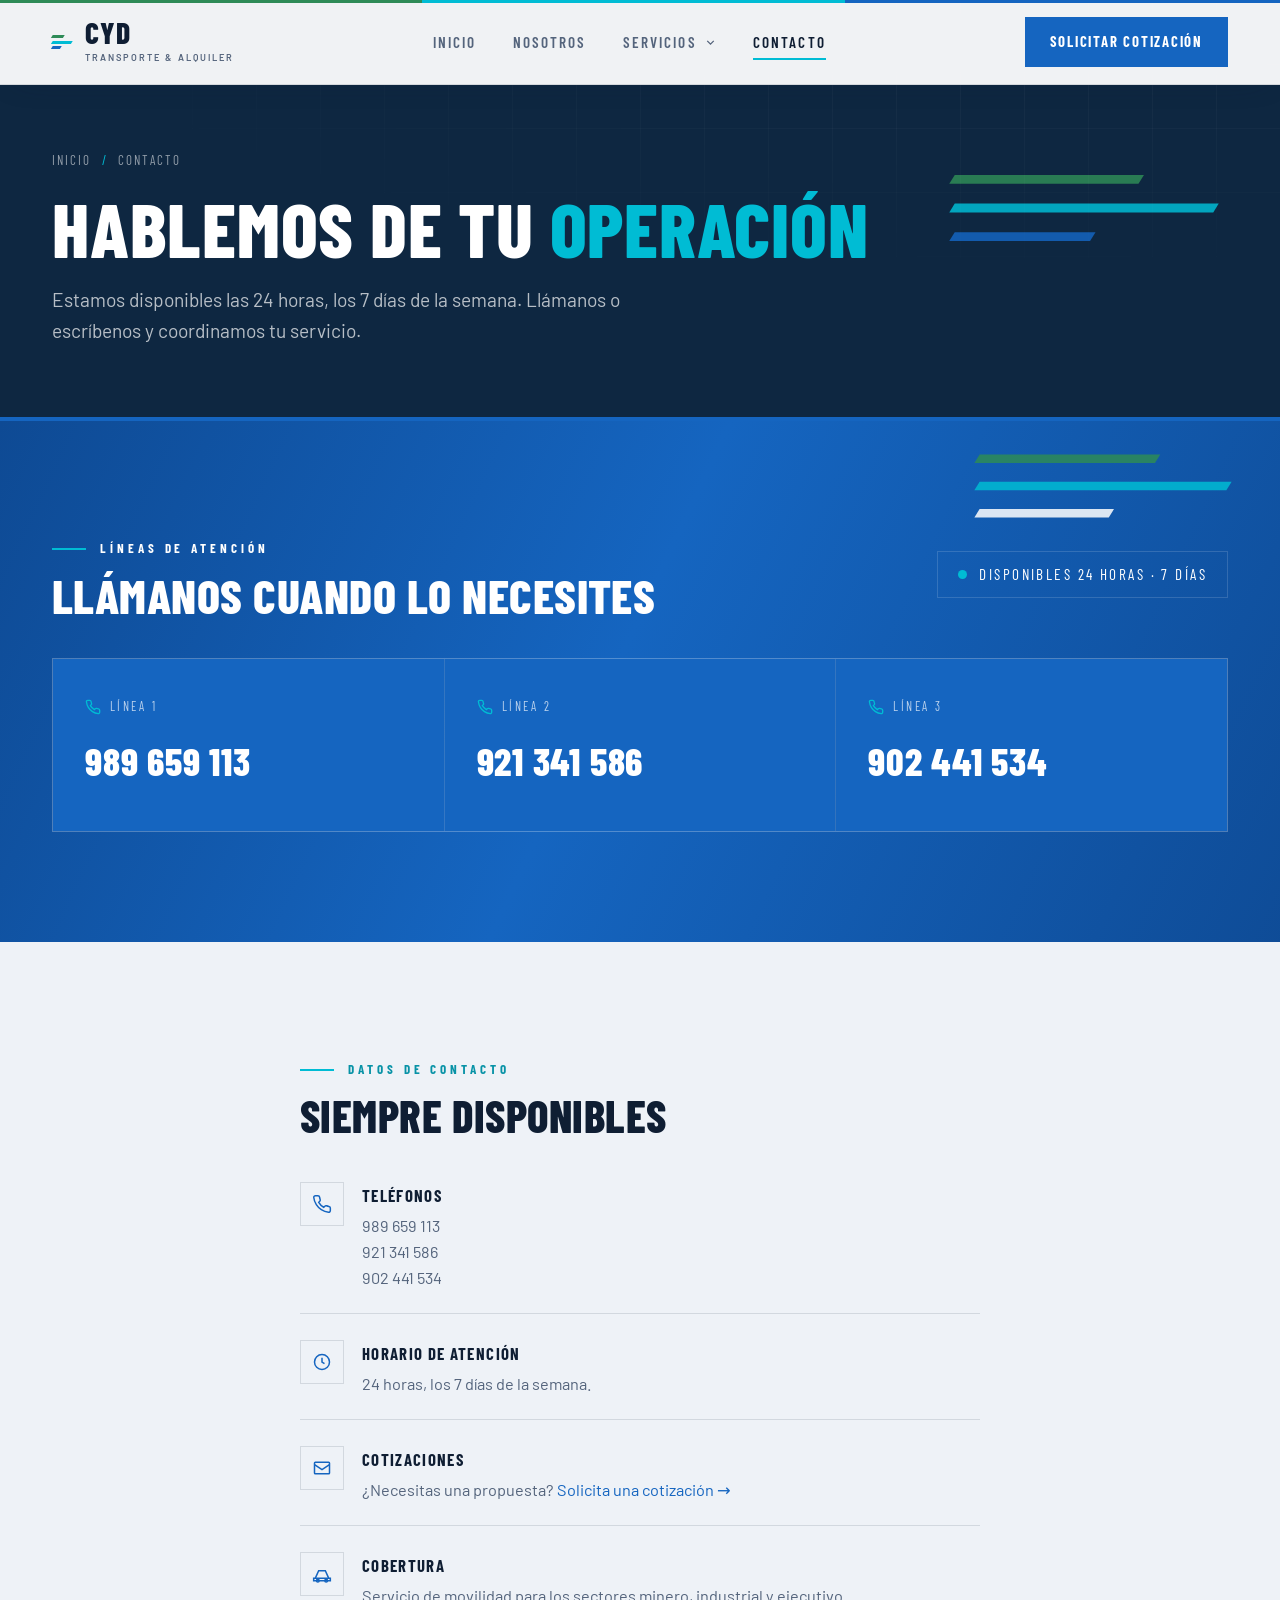
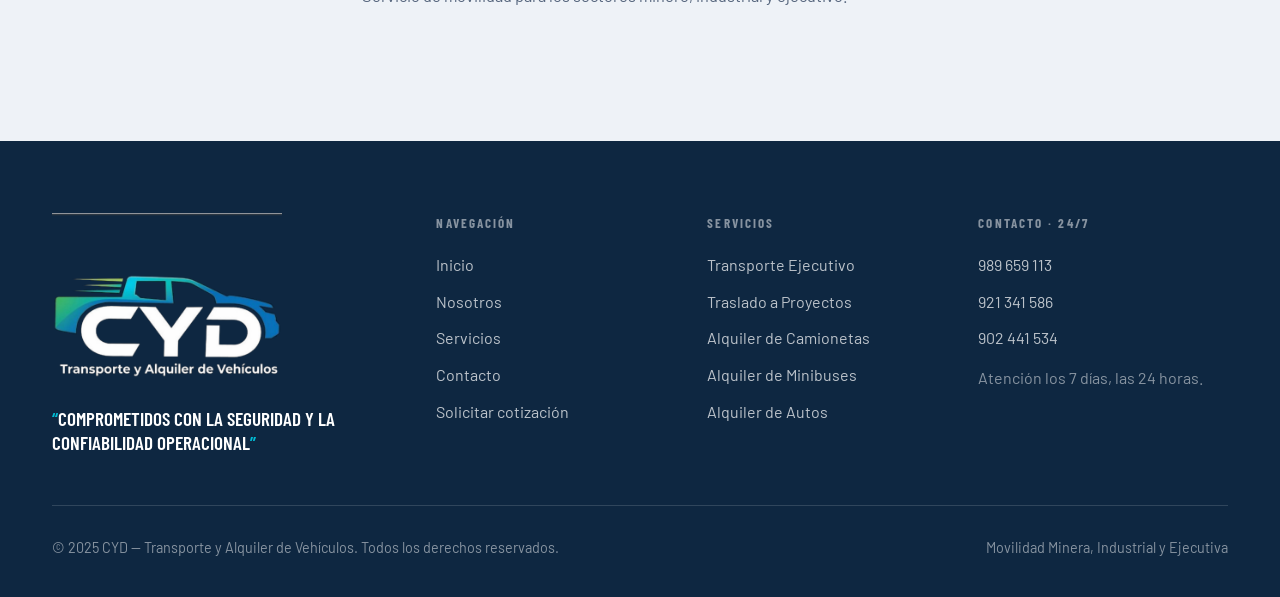
==== contacto.html @ 3867f698 "Mega-menu: mantener abierto y categorias 01/02/03 clickeables - nav-item ocupa todo el alto del head" ====
<!DOCTYPE html>
<html lang="es">
<head>
<meta charset="UTF-8" />
<meta name="viewport" content="width=device-width, initial-scale=1.0" />
<title>Contacto — CYD Transporte y Alquiler de Vehículos</title>
<meta name="description" content="Contacta a CYD. Disponibilidad 24/7. Llámanos: 989 659 113 · 921 341 586 · 902 441 534." />
<link rel="preconnect" href="https://fonts.googleapis.com" />
<link rel="preconnect" href="https://fonts.gstatic.com" crossorigin />
<link href="https://fonts.googleapis.com/css2?family=Barlow+Condensed:wght@500;600;700;800&family=Barlow:wght@300;400;500;600&display=swap" rel="stylesheet" />
<link rel="icon" type="image/png" href="assets/cyd-logo-mark.png" />
<link rel="apple-touch-icon" href="assets/cyd-logo-mark.png" />
<link rel="stylesheet" href="assets/cyd.css?v=6e6c22d4" />
</head>
<body class="has-page-hero">

<header id="site-header"></header>
<div class="mobile-menu" id="mobile-menu"></div>

<main>

<section class="page-hero">
  <div class="hero-grid"></div>
  <div class="speedlines"><span></span><span></span><span></span></div>
  <div class="container">
    <div class="inner">
      <div class="crumbs"><a href="index.html">Inicio</a><span class="sep">/</span><span>Contacto</span></div>
      <h1 class="display">Hablemos de tu <span class="accent">operación</span></h1>
      <p class="lead">Estamos disponibles las 24 horas, los 7 días de la semana. Llámanos o escríbenos y coordinamos tu servicio.</p>
    </div>
  </div>
</section>

<!-- NÚMEROS -->
<section class="band-blue section-pad" style="--band-img:url('https://images.unsplash.com/photo-1755717706420-83d338718475?w=1600&q=80&auto=format&fit=crop')">
  <div class="speedlines"><span></span><span></span><span></span></div>
  <div class="container">
    <div style="display:flex; align-items:center; justify-content:space-between; flex-wrap:wrap; gap:20px; margin-bottom:40px" class="reveal">
      <div>
        <span class="eyebrow">Líneas de atención</span>
        <h2 class="display" style="font-size:clamp(2rem,4vw,3rem); margin-top:14px">Llámanos cuando lo necesites</h2>
      </div>
      <div class="badge-247"><span class="dot"></span>Disponibles 24 horas · 7 días</div>
    </div>
    <div class="num-grid reveal" style="transition-delay:.08s">
      <div class="num-card">
        <div class="lbl"><svg viewBox="0 0 24 24" fill="none" stroke="currentColor" stroke-width="2"><path d="M22 16.92v3a2 2 0 0 1-2.18 2 19.79 19.79 0 0 1-8.63-3.07 19.5 19.5 0 0 1-6-6 19.79 19.79 0 0 1-3.07-8.67A2 2 0 0 1 4.11 2h3a2 2 0 0 1 2 1.72c.13.96.36 1.9.69 2.81a2 2 0 0 1-.45 2.11L8.09 9.91a16 16 0 0 0 6 6l1.27-1.27a2 2 0 0 1 2.11-.45c.91.33 1.85.56 2.81.69A2 2 0 0 1 22 16.92z"/></svg>Línea 1</div>
        <a href="tel:989659113">989 659 113</a>
      </div>
      <div class="num-card">
        <div class="lbl"><svg viewBox="0 0 24 24" fill="none" stroke="currentColor" stroke-width="2"><path d="M22 16.92v3a2 2 0 0 1-2.18 2 19.79 19.79 0 0 1-8.63-3.07 19.5 19.5 0 0 1-6-6 19.79 19.79 0 0 1-3.07-8.67A2 2 0 0 1 4.11 2h3a2 2 0 0 1 2 1.72c.13.96.36 1.9.69 2.81a2 2 0 0 1-.45 2.11L8.09 9.91a16 16 0 0 0 6 6l1.27-1.27a2 2 0 0 1 2.11-.45c.91.33 1.85.56 2.81.69A2 2 0 0 1 22 16.92z"/></svg>Línea 2</div>
        <a href="tel:921341586">921 341 586</a>
      </div>
      <div class="num-card">
        <div class="lbl"><svg viewBox="0 0 24 24" fill="none" stroke="currentColor" stroke-width="2"><path d="M22 16.92v3a2 2 0 0 1-2.18 2 19.79 19.79 0 0 1-8.63-3.07 19.5 19.5 0 0 1-6-6 19.79 19.79 0 0 1-3.07-8.67A2 2 0 0 1 4.11 2h3a2 2 0 0 1 2 1.72c.13.96.36 1.9.69 2.81a2 2 0 0 1-.45 2.11L8.09 9.91a16 16 0 0 0 6 6l1.27-1.27a2 2 0 0 1 2.11-.45c.91.33 1.85.56 2.81.69A2 2 0 0 1 22 16.92z"/></svg>Línea 3</div>
        <a href="tel:902441534">902 441 534</a>
      </div>
    </div>
  </div>
</section>

<!-- FORM + INFO -->
<section class="section-pad">
  <div class="container">
    <div style="max-width:680px; margin:0 auto">
      <div class="reveal">
        <span class="eyebrow">Datos de contacto</span>
        <h2 class="display" style="font-size:clamp(1.9rem,3.6vw,2.8rem); margin-top:14px">Siempre disponibles</h2>
        <div class="info-list" style="margin-top:24px">
          <div class="info-item">
            <div class="ic"><svg viewBox="0 0 24 24" fill="none" stroke="currentColor" stroke-width="1.8"><path d="M22 16.92v3a2 2 0 0 1-2.18 2 19.79 19.79 0 0 1-8.63-3.07 19.5 19.5 0 0 1-6-6 19.79 19.79 0 0 1-3.07-8.67A2 2 0 0 1 4.11 2h3a2 2 0 0 1 2 1.72c.13.96.36 1.9.69 2.81a2 2 0 0 1-.45 2.11L8.09 9.91a16 16 0 0 0 6 6l1.27-1.27a2 2 0 0 1 2.11-.45c.91.33 1.85.56 2.81.69A2 2 0 0 1 22 16.92z"/></svg></div>
            <div class="it"><h4>Teléfonos</h4><a href="tel:989659113">989 659 113</a><a href="tel:921341586">921 341 586</a><a href="tel:902441534">902 441 534</a></div>
          </div>
          <div class="info-item">
            <div class="ic"><svg viewBox="0 0 24 24" fill="none" stroke="currentColor" stroke-width="1.8"><circle cx="12" cy="12" r="9"/><path d="M12 7v5l3 2"/></svg></div>
            <div class="it"><h4>Horario de atención</h4><p>24 horas, los 7 días de la semana.</p></div>
          </div>
          <div class="info-item">
            <div class="ic"><svg viewBox="0 0 24 24" fill="none" stroke="currentColor" stroke-width="1.8"><path d="M3 8l9 6 9-6"/><rect x="3" y="5" width="18" height="14" rx="1"/></svg></div>
            <div class="it"><h4>Cotizaciones</h4><p>¿Necesitas una propuesta? <a href="cotizacion.html" style="color:var(--blue); display:inline">Solicita una cotización →</a></p></div>
          </div>
          <div class="info-item">
            <div class="ic"><svg viewBox="0 0 24 24" fill="none" stroke="currentColor" stroke-width="1.8"><path d="M5 32" /><path d="M4 17l4-9h8l4 9"/><path d="M2 17h20v3H2z"/><circle cx="7" cy="20" r="1.6"/><circle cx="17" cy="20" r="1.6"/></svg></div>
            <div class="it"><h4>Cobertura</h4><p>Servicio de movilidad para los sectores minero, industrial y ejecutivo.</p></div>
          </div>
        </div>
      </div>
    </div>
  </div>
</section>

</main>

<footer id="site-footer"></footer>

<script>window.CYD_PAGE = "contacto";</script>
<script src="assets/image-slot.js?v=605df3a6"></script>
<script src="assets/cyd.js?v=b55d38c5"></script>
</body>
</html>
---- assets/cyd.css ----
/* ============================================================
   CYD — Sistema de diseño compartido
   Light-first · derivado del logo (azul/cian/verde sobre claro)
   Fonts: Barlow Condensed (display) · Barlow (cuerpo)
============================================================ */
:root {
  --bg: #EEF2F7;
  --surface: #FFFFFF;
  --bg-3: #E4EAF2;
  --navy: #0E2741;
  --navy-2: #143150;
  --ink: #0F1E33;
  --ink-2: #54647C;
  --ink-3: #8492a6;
  --blue: #1565C0;
  --blue-bright: #2479e0;
  --blue-deep: #0E4A94;
  --cyan: #00BCD4;
  --cyan-ink: #0792a6;
  --green: #2E8B57;
  --line: rgba(15,30,51,0.12);
  --line-2: rgba(15,30,51,0.07);
  --line-d: rgba(255,255,255,0.14);
  --shadow: 0 22px 48px -28px rgba(21,101,192,0.45);
  --shadow-card: 0 18px 44px -28px rgba(15,30,51,0.42);
  --shadow-nav: 0 8px 30px -20px rgba(15,30,51,0.5);
  --maxw: 1240px;
  --ease: cubic-bezier(0.22, 1, 0.36, 1);
}
* { margin: 0; padding: 0; box-sizing: border-box; }
html { scroll-behavior: smooth; }
body {
  background: var(--bg);
  color: var(--ink);
  font-family: 'Barlow', system-ui, sans-serif;
  line-height: 1.6;
  overflow-x: hidden;
  -webkit-font-smoothing: antialiased;
}
::selection { background: var(--cyan); color: var(--navy); }
a { color: inherit; text-decoration: none; }
ul { list-style: none; }
img, svg { display: block; }
image-slot { display: block; }

.display { font-family: 'Barlow Condensed', sans-serif; font-weight: 800; text-transform: uppercase; letter-spacing: 0.01em; line-height: 0.94; }
.eyebrow {
  font-family: 'Barlow Condensed', sans-serif; font-weight: 700; text-transform: uppercase;
  letter-spacing: 0.3em; font-size: 0.82rem; color: var(--cyan-ink);
  display: inline-flex; align-items: center; gap: 14px;
}
.eyebrow::before { content: ""; width: 34px; height: 2px; background: var(--cyan); }
.eyebrow.on-dark { color: var(--cyan); }

.container { width: 100%; max-width: var(--maxw); margin: 0 auto; padding: 0 32px; position: relative; z-index: 2; }
section { position: relative; }

/* ---------- Buttons ---------- */
.btn {
  font-family: 'Barlow Condensed', sans-serif; font-weight: 700; text-transform: uppercase;
  letter-spacing: 0.12em; font-size: 1rem; padding: 15px 30px;
  display: inline-flex; align-items: center; gap: 12px; border: 1.5px solid transparent;
  cursor: pointer; transition: all 0.25s var(--ease); background: none; color: var(--ink);
}
.btn-primary { background: var(--blue); color: #fff; box-shadow: var(--shadow); }
.btn-primary:hover { background: var(--blue-bright); transform: translateY(-2px); }
.btn-ghost { border-color: var(--line); color: var(--ink); }
.btn-ghost:hover { border-color: var(--cyan); color: var(--cyan-ink); }
.btn-ghost.on-dark { color: #fff; border-color: var(--line-d); }
.btn-ghost.on-dark:hover { border-color: var(--cyan); color: var(--cyan); }
.btn-light { background: #fff; color: var(--blue); box-shadow: var(--shadow); }
.btn-light:hover { background: var(--bg); transform: translateY(-2px); }
.btn svg { width: 17px; height: 17px; }
.btn .arrow { transition: transform 0.25s var(--ease); }
.btn:hover .arrow { transform: translateX(4px); }

/* ---------- Speed lines (motivo del logo) ---------- */
.speedlines { position: absolute; pointer-events: none; display: flex; flex-direction: column; gap: 9px; }
.speedlines span { height: 4px; display: block; transform: skewX(-32deg); }
.speedlines span:nth-child(1) { width: 86px; background: var(--green); }
.speedlines span:nth-child(2) { width: 120px; background: var(--cyan); }
.speedlines span:nth-child(3) { width: 64px; background: var(--blue); }

/* ---------- Logo ---------- */
.logo { display: flex; align-items: center; gap: 13px; }
.logo .ticks { display: flex; flex-direction: column; gap: 3px; }
.logo .ticks span { height: 2.5px; display: block; transform: skewX(-32deg); }
.logo .ticks span:nth-child(1) { width: 12px; background: var(--green); }
.logo .ticks span:nth-child(2) { width: 20px; background: var(--cyan); }
.logo .ticks span:nth-child(3) { width: 9px;  background: var(--blue); }
.logo .word { font-family: 'Barlow Condensed', sans-serif; font-weight: 800; font-size: 1.85rem; letter-spacing: 0.04em; line-height: 1; color: var(--ink); }
.logo .tag { font-size: 0.58rem; letter-spacing: 0.22em; text-transform: uppercase; color: var(--ink-2); font-weight: 600; margin-top: 3px; }
.logo-stack { display: flex; flex-direction: column; }
.logo.on-dark .word { color: #fff; }
.logo.on-dark .tag { color: rgba(255,255,255,0.6); }

/* ---------- Navbar ---------- */
header { position: fixed; top: 0; left: 0; right: 0; z-index: 200; border-bottom: 1px solid transparent; transition: background 0.3s var(--ease), border-color 0.3s var(--ease), box-shadow 0.3s var(--ease); }
header::before { content: ""; position: absolute; top: 0; left: 0; right: 0; height: 3px; background: linear-gradient(90deg, var(--green) 0 33%, var(--cyan) 33% 66%, var(--blue) 66% 100%); z-index: 1; }
header.scrolled, header.solid { background: rgba(255,255,255,0.94); backdrop-filter: blur(14px); border-bottom: 1px solid var(--line); box-shadow: var(--shadow-nav); }
.nav { display: flex; align-items: center; justify-content: space-between; height: 84px; }
.nav-links { display: flex; align-items: center; gap: 36px; }
.nav-links > a, .nav-item > a {
  font-family: 'Barlow Condensed', sans-serif; font-weight: 600; text-transform: uppercase;
  letter-spacing: 0.14em; font-size: 0.95rem; color: var(--ink-2);
  position: relative; padding: 6px 0; transition: color 0.2s var(--ease);
  display: inline-flex; align-items: center; gap: 7px;
}
.nav-links > a::after, .nav-item > a::after { content: ""; position: absolute; left: 0; bottom: 0; width: 0; height: 2px; background: var(--cyan); transition: width 0.25s var(--ease); }
.nav-links > a:hover, .nav-item > a:hover { color: var(--ink); }
.nav-links > a:hover::after, .nav-item > a:hover::after { width: 100%; }
.nav-links > a.active, .nav-item.active > a { color: var(--ink); }
.nav-links > a.active::after, .nav-item.active > a::after { width: 100%; }
.nav-item > a .chev { width: 13px; height: 13px; transition: transform 0.25s var(--ease); }
.nav-cta { display: flex; align-items: center; gap: 22px; }
.nav-cta .btn { padding: 12px 24px; font-size: 0.92rem; white-space: nowrap; }
.nav-toggle { display: none; background: none; border: 0; cursor: pointer; padding: 6px; }
.nav-toggle span { display: block; width: 26px; height: 2px; background: var(--ink); margin: 5px 0; transition: 0.25s; }

/* ---------- Mega-menú ---------- */
.nav-item { position: static; align-self: stretch; display: flex; align-items: center; }
.mega {
  position: absolute; top: 84px; left: 50%; transform: translateX(-50%) translateY(10px);
  width: min(860px, calc(100vw - 48px));
  background: #fff; border: 1px solid var(--line); box-shadow: 0 30px 70px -32px rgba(15,30,51,0.55);
  display: grid; grid-template-columns: 340px 1fr; opacity: 0; visibility: hidden;
  transition: opacity 0.22s var(--ease), transform 0.22s var(--ease); z-index: 210;
}
.nav-item:hover .mega, .mega:hover, .nav-item.open .mega { opacity: 1; visibility: visible; transform: translateX(-50%) translateY(0); }
.nav-item:hover > a .chev { transform: rotate(180deg); }
.mega-cats { background: var(--bg); border-right: 1px solid var(--line); padding: 14px; }
.mega-cat {
  display: flex; align-items: center; gap: 16px; padding: 16px 18px; cursor: pointer; text-decoration: none;
  border: 1px solid transparent; transition: background 0.18s var(--ease), border-color 0.18s var(--ease); position: relative;
}
.mega-cat .cn { font-family: 'Barlow Condensed', sans-serif; font-weight: 800; font-size: 0.92rem; color: var(--blue); letter-spacing: 0.06em; min-width: 22px; }
.mega-cat .ct { font-family: 'Barlow Condensed', sans-serif; font-weight: 600; text-transform: uppercase; letter-spacing: 0.05em; font-size: 1.02rem; color: var(--ink); line-height: 1.05; flex: 1; }
.mega-cat .ca { width: 16px; height: 16px; color: var(--ink-3); transition: transform 0.18s var(--ease); }
.mega-cat:hover, .mega-cat.active { background: #fff; border-color: var(--line); }
.mega-cat.active { box-shadow: inset 3px 0 0 var(--cyan); }
.mega-cat.active .ca { transform: translateX(3px); color: var(--blue); }
.mega-panel { padding: 30px 34px; display: none; }
.mega-panel.active { display: block; animation: megaFade 0.25s var(--ease); }
@keyframes megaFade { from { opacity: 0; transform: translateY(6px); } to { opacity: 1; transform: none; } }
.mega-panel h4 { font-family: 'Barlow Condensed', sans-serif; font-weight: 700; text-transform: uppercase; letter-spacing: 0.18em; font-size: 0.78rem; color: var(--ink-3); margin-bottom: 18px; padding-bottom: 14px; border-bottom: 1px solid var(--line); }
.mega-panel a { display: flex; align-items: center; gap: 12px; padding: 11px 0; color: var(--ink); font-size: 1.05rem; transition: color 0.18s var(--ease), padding 0.18s var(--ease); }
.mega-panel a::before { content: ""; width: 0; height: 1.5px; background: var(--cyan); transition: width 0.2s var(--ease); }
.mega-panel a:hover { color: var(--blue); padding-left: 4px; }
.mega-panel a:hover::before { width: 16px; }

/* ---------- Mobile menu ---------- */
.mobile-menu { position: fixed; inset: 84px 0 0 0; background: #fff; z-index: 190; transform: translateX(100%); transition: transform 0.35s var(--ease); padding: 14px 24px 40px; overflow-y: auto; -webkit-overflow-scrolling: touch; overscroll-behavior: contain; }
.mobile-menu.open { transform: translateX(0); }
.mobile-menu > a:not(.btn), .mm-cat-head { display: block; font-family: 'Barlow Condensed', sans-serif; font-weight: 600; text-transform: uppercase; letter-spacing: 0.1em; font-size: 1.3rem; padding: 16px 0; border-bottom: 1px solid var(--line); color: var(--ink); }
.mm-group { border-bottom: 1px solid var(--line); padding: 12px 0; }
.mm-group .mm-cat-head { border: 0; padding: 10px 0; color: var(--blue); font-size: 1.05rem; letter-spacing: 0.08em; }
.mm-group a { display: block; padding: 11px 0 11px 16px; color: var(--ink-2); font-size: 1.05rem; }
.mm-group a:active { color: var(--blue); }
.mobile-menu .btn { display: flex; width: 100%; justify-content: center; margin-top: 26px; border: 0; padding: 17px 24px; }
.mobile-menu .btn-primary { background: var(--blue); color: #fff; }

/* Hamburguesa → X */
.nav-toggle span { transition: transform 0.28s var(--ease), opacity 0.2s var(--ease); transform-origin: center; }
.nav-toggle.open span:nth-child(1) { transform: translateY(7px) rotate(45deg); }
.nav-toggle.open span:nth-child(2) { opacity: 0; }
.nav-toggle.open span:nth-child(3) { transform: translateY(-7px) rotate(-45deg); }

/* ---------- Page hero (interior) ---------- */
.page-hero { padding: 150px 0 70px; background: var(--navy); color: #fff; position: relative; overflow: hidden; border-bottom: 4px solid var(--blue); }
.page-hero .hero-grid { position: absolute; inset: 0; z-index: 1;
  background-image: linear-gradient(rgba(255,255,255,0.05) 1px, transparent 1px), linear-gradient(90deg, rgba(255,255,255,0.05) 1px, transparent 1px);
  background-size: 64px 64px; -webkit-mask-image: radial-gradient(120% 100% at 80% 0%, #000, transparent 70%); mask-image: radial-gradient(120% 100% at 80% 0%, #000, transparent 70%); }
.page-hero .speedlines { top: 50%; right: 5%; transform: translateY(-50%) scale(2.2); transform-origin: right; opacity: 0.85; }
.page-hero .inner { position: relative; z-index: 2; max-width: 820px; }
.page-hero .crumbs { font-family: 'Barlow Condensed', sans-serif; text-transform: uppercase; letter-spacing: 0.16em; font-size: 0.82rem; color: rgba(255,255,255,0.55); margin-bottom: 20px; display: flex; gap: 10px; align-items: center; }
.page-hero .crumbs a:hover { color: var(--cyan); }
.page-hero .crumbs .sep { color: var(--cyan); }
.page-hero h1 { font-size: clamp(2.8rem, 6vw, 5rem); color: #fff; }
.page-hero h1 .accent { color: var(--cyan); }
.page-hero .lead { color: rgba(255,255,255,0.7); font-size: 1.2rem; max-width: 620px; margin-top: 22px; }

/* ---------- Section scaffold ---------- */
.section-pad { padding: 110px 0; }
.section-head { max-width: 720px; margin-bottom: 60px; }
.section-head.center { margin-left: auto; margin-right: auto; text-align: center; }
.section-head.center .eyebrow { justify-content: center; }
.section-head.center .underline { margin-left: auto; margin-right: auto; }
.section-head h2 { font-size: clamp(2.2rem, 4.4vw, 3.6rem); margin-top: 20px; }
.section-head .underline { width: 56px; height: 3px; background: var(--cyan); margin-top: 22px; }
.section-head p { color: var(--ink-2); margin-top: 22px; font-size: 1.1rem; max-width: 600px; }
.section-head.center p { margin-left: auto; margin-right: auto; }

/* ---------- Footer ---------- */
footer { background: var(--navy); color: #fff; padding: 72px 0 38px; }
.footer-top { display: grid; grid-template-columns: 1.5fr 1fr 1fr 1.1fr; gap: 44px; padding-bottom: 50px; border-bottom: 1px solid var(--line-d); }
.footer-logo { display: inline-block; }
.footer-logo img { width: 230px; height: auto; display: block; }
.footer-lema { font-family: 'Barlow Condensed', sans-serif; font-weight: 600; text-transform: uppercase; font-size: 1.2rem; line-height: 1.25; max-width: 320px; margin-top: 22px; color: #fff; }
.footer-lema .q { color: var(--cyan); }
.footer-col h5 { font-family: 'Barlow Condensed', sans-serif; text-transform: uppercase; letter-spacing: 0.16em; font-size: 0.82rem; color: rgba(255,255,255,0.5); margin-bottom: 18px; }
.footer-col a, .footer-col p { color: rgba(255,255,255,0.72); font-size: 1rem; display: block; margin-bottom: 11px; transition: color 0.2s var(--ease); }
.footer-col a:hover { color: var(--cyan); }
.footer-bottom { display: flex; flex-wrap: wrap; justify-content: space-between; align-items: center; gap: 16px; padding-top: 30px; color: rgba(255,255,255,0.5); font-size: 0.9rem; }

/* ---------- Reveal ---------- */
.reveal { opacity: 0; transform: translateY(28px); transition: opacity 0.7s var(--ease), transform 0.7s var(--ease); }
.reveal.in { opacity: 1; transform: none; }
@media (prefers-reduced-motion: reduce) { .reveal { opacity: 1; transform: none; transition: none; } }

/* ============================================================
   COMPONENTES DE CONTENIDO
============================================================ */

/* ---------- Home hero (split) ---------- */
.home-hero { padding: 132px 0 90px; position: relative; overflow: hidden; }
.home-hero .hero-grid { position: absolute; inset: 0; z-index: 0;
  background-image: linear-gradient(rgba(15,30,51,0.05) 1px, transparent 1px), linear-gradient(90deg, rgba(15,30,51,0.05) 1px, transparent 1px);
  background-size: 64px 64px; -webkit-mask-image: radial-gradient(110% 80% at 20% 10%, #000, transparent 70%); mask-image: radial-gradient(110% 80% at 20% 10%, #000, transparent 70%); }
.home-hero .grid { display: grid; grid-template-columns: 1.05fr 0.95fr; gap: 56px; align-items: center; position: relative; z-index: 2; }
.home-hero h1 { font-size: clamp(3rem, 6.5vw, 5.8rem); margin: 24px 0 0; }
.home-hero h1 .accent { color: var(--blue); }
.home-hero .sub { color: var(--ink-2); font-size: clamp(1.05rem, 1.5vw, 1.3rem); max-width: 560px; margin: 26px 0 0; }
.home-hero .actions { display: flex; flex-wrap: wrap; gap: 16px; margin-top: 38px; }
.home-hero .contacts { display: flex; flex-wrap: wrap; align-items: center; gap: 12px 28px; margin-top: 50px; padding-top: 28px; border-top: 1px solid var(--line); }
.home-hero .contacts .lab { font-family: 'Barlow Condensed', sans-serif; text-transform: uppercase; letter-spacing: 0.18em; font-size: 0.78rem; color: var(--ink-2); display: flex; align-items: center; gap: 10px; }
.home-hero .contacts .lab .dot { width: 8px; height: 8px; background: var(--green); border-radius: 50%; box-shadow: 0 0 0 3px rgba(46,139,87,0.2); }
.home-hero .contacts .nums { display: flex; flex-wrap: wrap; gap: 8px 22px; }
.home-hero .contacts .nums a { font-family: 'Barlow Condensed', sans-serif; font-weight: 700; font-size: 1.25rem; letter-spacing: 0.03em; transition: color 0.2s var(--ease); }
.home-hero .contacts .nums a:hover { color: var(--blue); }

/* media frame (foto real) */
.media-frame { position: relative; }
.media-frame .speedlines { top: -22px; left: -22px; z-index: 3; transform: scale(1.2); }
.media-frame .corner { position: absolute; right: -14px; bottom: -14px; width: 96px; height: 96px; border-right: 4px solid var(--cyan); border-bottom: 4px solid var(--cyan); z-index: 3; pointer-events: none; }
.media-frame image-slot { width: 100%; box-shadow: var(--shadow-card); }
.media-tag { position: absolute; left: 20px; bottom: 20px; z-index: 4; background: rgba(14,39,65,0.86); backdrop-filter: blur(6px); color: #fff; font-family: 'Barlow Condensed', sans-serif; text-transform: uppercase; letter-spacing: 0.12em; font-size: 0.82rem; padding: 9px 16px; display: flex; align-items: center; gap: 10px; }
.media-tag .dot { width: 7px; height: 7px; border-radius: 50%; background: var(--cyan); }

/* ---------- Category cards (overview) ---------- */
.cat-grid { display: grid; grid-template-columns: repeat(3, 1fr); gap: 26px; }
.cat-card { background: var(--surface); border: 1px solid var(--line); display: flex; flex-direction: column; transition: transform 0.3s var(--ease), box-shadow 0.3s var(--ease); position: relative; overflow: hidden; }
.cat-card:hover { transform: translateY(-4px); box-shadow: var(--shadow-card); }
.cat-card .ph { position: relative; overflow: hidden; }
.cat-card .ph image-slot { width: 100%; height: 220px; }
.cat-card .ph .num { position: absolute; top: 16px; left: 16px; z-index: 4; font-family: 'Barlow Condensed', sans-serif; font-weight: 800; font-size: 1.05rem; letter-spacing: 0.1em; color: #fff; background: var(--blue); padding: 6px 13px; }
.cat-card .body { padding: 30px 28px 32px; display: flex; flex-direction: column; flex: 1; }
.cat-card h3 { font-family: 'Barlow Condensed', sans-serif; font-weight: 700; text-transform: uppercase; font-size: 1.55rem; line-height: 1.05; }
.cat-card .ul { width: 40px; height: 3px; background: var(--cyan); margin: 14px 0 16px; }
.cat-card p { color: var(--ink-2); font-size: 1rem; flex: 1; }
.cat-card .svc { margin-top: 18px; display: flex; flex-direction: column; gap: 2px; }
.cat-card .svc span { font-family: 'Barlow Condensed', sans-serif; text-transform: uppercase; letter-spacing: 0.04em; font-size: 0.92rem; color: var(--ink); padding: 7px 0; border-top: 1px solid var(--line-2); display: flex; align-items: center; gap: 9px; }
.cat-card .svc span::before { content: ""; width: 6px; height: 6px; background: var(--cyan); flex: none; }
.cat-card .more { margin-top: 22px; font-family: 'Barlow Condensed', sans-serif; font-weight: 700; text-transform: uppercase; letter-spacing: 0.1em; font-size: 0.95rem; color: var(--blue); display: inline-flex; align-items: center; gap: 9px; transition: gap 0.25s var(--ease); }
.cat-card:hover .more { gap: 15px; }
.cat-card .more svg { width: 15px; height: 15px; }

/* ---------- Service detail blocks (servicios.html) ---------- */
.cat-section { padding: 96px 0; border-top: 1px solid var(--line); }
.cat-section:nth-of-type(even) { background: var(--surface); }
.cat-section .head { display: flex; align-items: flex-end; gap: 24px; margin-bottom: 50px; flex-wrap: wrap; }
.cat-section .head .bignum { font-family: 'Barlow Condensed', sans-serif; font-weight: 800; font-size: clamp(3.5rem, 7vw, 6rem); line-height: 0.8; color: var(--bg-3); -webkit-text-stroke: 0; }
.cat-section .head .htext h2 { font-size: clamp(2rem, 4vw, 3.2rem); }
.cat-section .head .htext .eyebrow { margin-bottom: 12px; }
.cat-section .head .htext .ul { width: 50px; height: 3px; background: var(--cyan); margin-top: 16px; }
.svc-grid { display: grid; grid-template-columns: repeat(2, 1fr); gap: 26px; }
.svc-grid.cols-1 { grid-template-columns: 1fr; }
.svc-item { display: grid; grid-template-columns: 300px 1fr; background: var(--bg); border: 1px solid var(--line); overflow: hidden; transition: box-shadow 0.3s var(--ease); scroll-margin-top: 110px; }
.cat-section:nth-of-type(even) .svc-item { background: var(--surface); }
.svc-item:hover { box-shadow: var(--shadow-card); }
.svc-item .ph image-slot { width: 100%; height: 100%; min-height: 220px; }
.svc-item .body { padding: 30px 30px 34px; display: flex; flex-direction: column; }
.svc-item .ic { width: 44px; height: 44px; color: var(--blue); margin-bottom: 18px; }
.svc-item h3 { font-family: 'Barlow Condensed', sans-serif; font-weight: 700; text-transform: uppercase; font-size: 1.5rem; line-height: 1.05; margin-bottom: 12px; }
.svc-item p { color: var(--ink-2); font-size: 1.02rem; }
.svc-item .tags { display: flex; flex-wrap: wrap; gap: 8px; margin-top: 20px; }
.svc-item .tags span { font-family: 'Barlow Condensed', sans-serif; text-transform: uppercase; letter-spacing: 0.06em; font-size: 0.8rem; color: var(--cyan-ink); border: 1px solid var(--line); padding: 5px 11px; }

/* ---------- Stats / diferenciadores (banda navy) ---------- */
.band-navy { background: var(--navy); color: #fff; border-top: 4px solid var(--blue); position: relative; isolation: isolate; overflow: hidden; }
.band-navy::before { content: ""; position: absolute; inset: 0; z-index: -2; background-image: var(--band-img); background-size: cover; background-position: center; opacity: 0.16; }
.band-navy::after { content: ""; position: absolute; inset: 0; z-index: -1; background:
  linear-gradient(115deg, var(--navy) 0%, rgba(14,39,65,0.7) 46%, rgba(14,39,65,0.92) 100%); }
.band-navy .section-head h2 { color: #fff; }
.dif-grid { display: grid; grid-template-columns: repeat(4, 1fr); gap: 0; }
.dif { padding: 30px 28px 30px 0; border-right: 1px solid var(--line-d); margin-right: 28px; }
.dif:last-child { border-right: 0; margin-right: 0; }
.dif .num { font-family: 'Barlow Condensed', sans-serif; font-weight: 800; font-size: 4.2rem; line-height: 1; color: var(--cyan); letter-spacing: -0.02em; }
.dif .num small { font-size: 1.5rem; color: #fff; vertical-align: super; font-weight: 700; }
.dif h3 { font-family: 'Barlow Condensed', sans-serif; font-weight: 700; text-transform: uppercase; font-size: 1.28rem; margin: 20px 0 10px; color: #fff; }
.dif p { color: rgba(255,255,255,0.66); font-size: 0.97rem; }

/* ---------- Misión / Visión / Valores ---------- */
.mv-grid { display: grid; grid-template-columns: 1fr 1fr; gap: 70px; align-items: start; }
.mv-block { margin-bottom: 40px; }
.mv-block:last-child { margin-bottom: 0; }
.mv-block .tag { font-family: 'Barlow Condensed', sans-serif; text-transform: uppercase; letter-spacing: 0.2em; font-size: 0.85rem; color: var(--cyan-ink); display: flex; align-items: center; gap: 12px; margin-bottom: 14px; }
.mv-block .tag .n { color: rgba(15,30,51,0.3); }
.mv-block h3 { font-family: 'Barlow Condensed', sans-serif; font-weight: 700; text-transform: uppercase; font-size: 1.8rem; margin-bottom: 10px; }
.mv-block p { color: var(--ink-2); font-size: 1.05rem; }
.valores .vh { font-family: 'Barlow Condensed', sans-serif; font-weight: 700; text-transform: uppercase; letter-spacing: 0.04em; font-size: 1.5rem; margin-bottom: 24px; padding-bottom: 18px; border-bottom: 1px solid var(--line); }
.valor { padding: 15px 0 15px 22px; border-left: 3px solid var(--cyan); margin-bottom: 16px; transition: padding-left 0.25s var(--ease); }
.valor:hover { padding-left: 30px; }
.valor h4 { font-family: 'Barlow Condensed', sans-serif; font-weight: 700; text-transform: uppercase; letter-spacing: 0.05em; font-size: 1.15rem; margin-bottom: 3px; }
.valor p { color: var(--ink-2); font-size: 0.95rem; }

/* ---------- Contacto: números ---------- */
.band-blue { background: var(--blue); color: #fff; overflow: hidden; position: relative; isolation: isolate; }
.band-blue::before { content: ""; position: absolute; inset: 0; z-index: -2; background-image: var(--band-img); background-size: cover; background-position: center; opacity: 0.14; }
.band-blue::after { content: ""; position: absolute; inset: 0; z-index: -1; background:
  linear-gradient(115deg, var(--blue-deep) 0%, rgba(21,101,192,0.78) 48%, rgba(14,74,148,0.92) 100%); }
.band-blue .speedlines { top: 50px; right: 4%; transform: scale(2.1); transform-origin: right; opacity: 0.85; }
.band-blue .speedlines span:nth-child(1) { background: var(--green); }
.band-blue .speedlines span:nth-child(2) { background: var(--cyan); }
.band-blue .speedlines span:nth-child(3) { background: #fff; }
.band-blue .eyebrow { color: #fff; }
.band-blue .eyebrow::before { background: var(--cyan); }
.band-blue h2 { color: #fff; }
.badge-247 { display: inline-flex; align-items: center; gap: 12px; border: 1.5px solid var(--line-d); padding: 10px 20px; font-family: 'Barlow Condensed', sans-serif; text-transform: uppercase; letter-spacing: 0.16em; font-size: 0.95rem; color: #fff; }
.badge-247 .dot { width: 9px; height: 9px; background: var(--cyan); border-radius: 50%; animation: pulse 2.4s infinite; }
@keyframes pulse { 0%,100% { box-shadow: 0 0 0 0 rgba(0,188,212,0.6); } 50% { box-shadow: 0 0 0 8px rgba(0,188,212,0); } }
.num-grid { display: grid; grid-template-columns: repeat(3, 1fr); gap: 1px; background: var(--line-d); border: 1px solid var(--line-d); }
.num-card { background: var(--blue); padding: 38px 32px; transition: background 0.3s var(--ease); }
.num-card:hover { background: var(--blue-deep); }
.num-card .lbl { font-family: 'Barlow Condensed', sans-serif; text-transform: uppercase; letter-spacing: 0.2em; font-size: 0.78rem; color: rgba(255,255,255,0.7); display: flex; align-items: center; gap: 9px; margin-bottom: 14px; }
.num-card .lbl svg { width: 16px; height: 16px; color: var(--cyan); }
.num-card a { font-family: 'Barlow Condensed', sans-serif; font-weight: 800; font-size: clamp(1.7rem, 3vw, 2.4rem); letter-spacing: 0.02em; color: #fff; transition: color 0.2s var(--ease); }
.num-card a:hover { color: var(--cyan); }

/* ---------- CTA band (claro) ---------- */
.cta-split { display: grid; grid-template-columns: 1.2fr auto; gap: 40px; align-items: center; background: var(--surface); border: 1px solid var(--line); border-top: 4px solid var(--blue); padding: 50px 48px; }
.cta-split h2 { font-size: clamp(1.9rem, 3.4vw, 2.8rem); }
.cta-split p { color: var(--ink-2); margin-top: 12px; font-size: 1.08rem; max-width: 520px; }
.cta-split .actions { display: flex; flex-direction: column; gap: 12px; }

/* ---------- CTA band (foto + KPIs) ---------- */
.cta-band { position: relative; isolation: isolate; overflow: hidden; background: var(--navy); color: #fff; padding: 96px 0; border-top: 4px solid var(--blue); }
.cta-band::before { content: ""; position: absolute; inset: 0; z-index: -2; background-image: var(--band-img); background-size: cover; background-position: center; opacity: 0.2; }
.cta-band::after { content: ""; position: absolute; inset: 0; z-index: -1; background: linear-gradient(110deg, var(--navy) 0%, rgba(14,39,65,0.72) 52%, rgba(14,39,65,0.9) 100%); }
.cta-band-inner { display: grid; grid-template-columns: 1.3fr 0.9fr; gap: 56px; align-items: center; }
.cta-band-copy h2 { font-size: clamp(2.1rem, 4.4vw, 3.4rem); margin-top: 14px; color: #fff; }
.cta-band-copy p { color: rgba(255,255,255,0.74); font-size: 1.12rem; margin-top: 18px; max-width: 520px; }
.cta-band-copy .actions { display: flex; flex-wrap: wrap; gap: 16px; margin-top: 32px; }
.cta-band-aside { display: flex; flex-direction: column; gap: 14px; border-left: 1px solid var(--line-d); padding-left: 40px; }
.cta-band-aside .kpi { display: flex; align-items: baseline; gap: 16px; padding: 14px 0; border-bottom: 1px solid var(--line-d); }
.cta-band-aside .kpi:last-child { border-bottom: 0; }
.cta-band-aside .kpi .k { font-family: 'Barlow Condensed', sans-serif; font-weight: 800; font-size: 2.6rem; line-height: 1; color: var(--cyan); min-width: 90px; }
.cta-band-aside .kpi .v { font-size: 1rem; color: rgba(255,255,255,0.78); }

/* ---------- Forms ---------- */
.form-card { background: var(--surface); border: 1px solid var(--line); padding: 44px 44px 48px; box-shadow: var(--shadow-card); }
.form-row { display: grid; grid-template-columns: 1fr 1fr; gap: 22px; margin-bottom: 22px; }
.field { display: flex; flex-direction: column; gap: 8px; }
.field.full { grid-column: 1 / -1; }
.field label { font-family: 'Barlow Condensed', sans-serif; text-transform: uppercase; letter-spacing: 0.1em; font-size: 0.82rem; color: var(--ink-2); font-weight: 600; }
.field label .req { color: var(--blue); }
.field input, .field select, .field textarea {
  font-family: 'Barlow', sans-serif; font-size: 1rem; color: var(--ink);
  background: var(--bg); border: 1.5px solid var(--line); padding: 13px 15px; transition: border-color 0.2s var(--ease), background 0.2s var(--ease);
}
.field input:focus, .field select:focus, .field textarea:focus { outline: none; border-color: var(--blue); background: #fff; }
.field textarea { resize: vertical; min-height: 130px; }
.form-note { font-size: 0.92rem; color: var(--ink-3); margin-top: 6px; }
.form-success { display: none; background: rgba(46,139,87,0.1); border: 1px solid var(--green); color: #1c6b3f; padding: 16px 18px; font-weight: 500; margin-bottom: 22px; }
.form-success.show { display: block; }

/* ---------- Contact info side ---------- */
.contact-grid { display: grid; grid-template-columns: 1fr 1fr; gap: 56px; align-items: start; }
.info-list { display: flex; flex-direction: column; gap: 4px; }
.info-item { display: flex; gap: 18px; padding: 22px 0; border-bottom: 1px solid var(--line); }
.info-item:last-child { border-bottom: 0; }
.info-item .ic { width: 44px; height: 44px; flex: none; border: 1.5px solid var(--line); display: flex; align-items: center; justify-content: center; color: var(--blue); }
.info-item .ic svg { width: 20px; height: 20px; }
.info-item .it h4 { font-family: 'Barlow Condensed', sans-serif; text-transform: uppercase; letter-spacing: 0.08em; font-size: 1.05rem; margin-bottom: 4px; }
.info-item .it p, .info-item .it a { color: var(--ink-2); font-size: 1.02rem; display: block; }
.info-item .it a:hover { color: var(--blue); }

/* ============================================================
   RESPONSIVE  (de mayor a menor — el menor sobreescribe)
============================================================ */

/* Tablet ───────────────────────────────────────────── */
@media (max-width: 980px) {
  .footer-top { grid-template-columns: 1fr 1fr; gap: 36px; }
  .home-hero .grid { grid-template-columns: 1fr; gap: 40px; }
  .home-hero .media-frame { order: -1; }
  .home-hero h1 { margin-top: 18px; }
  .cat-grid { grid-template-columns: 1fr; max-width: 460px; margin: 0 auto; }
  .dif-grid { grid-template-columns: repeat(2, 1fr); gap: 34px 0; }
  .dif:nth-child(2) { border-right: 0; margin-right: 0; }
  .mv-grid { grid-template-columns: 1fr; gap: 48px; }
  .svc-grid { grid-template-columns: 1fr; }
  .contact-grid { grid-template-columns: 1fr; gap: 44px; }
  .cta-band { padding: 76px 0; }
  .cta-band-inner { grid-template-columns: 1fr; gap: 36px; }
  .cta-band-aside { border-left: 0; padding-left: 0; border-top: 1px solid var(--line-d); padding-top: 12px; }
  .cta-band-aside .kpi .k { font-size: 2.2rem; min-width: 76px; }
}

/* Navegación móvil ──────────────────────────────────── */
@media (max-width: 860px) {
  .nav-links, .nav-cta .btn { display: none; }
  .nav-toggle { display: block; }
}

/* Móvil grande ──────────────────────────────────────── */
@media (max-width: 760px) {
  .container { padding: 0 22px; }
  .section-pad { padding: 78px 0; }
  .page-hero { padding: 124px 0 52px; }
  .footer-top { grid-template-columns: 1fr 1fr; gap: 30px 28px; }
  .home-hero { padding: 116px 0 64px; }
  .home-hero image-slot#home-hero { height: 340px !important; }
  .svc-item { grid-template-columns: 1fr; }
  .svc-item .ph image-slot { height: 210px; min-height: 0; }
  .num-grid { grid-template-columns: 1fr; }
  .dif-grid { grid-template-columns: 1fr; }
  .dif { border-right: 0; margin-right: 0; border-bottom: 1px solid var(--line-d); padding: 24px 0; }
  .dif:last-child { border-bottom: 0; }
  .form-row { grid-template-columns: 1fr; gap: 18px; }
  .cta-split { grid-template-columns: 1fr; padding: 36px 26px; }
  .cat-section { padding: 72px 0; }
  .cat-section .head { gap: 16px; margin-bottom: 36px; }
  .cat-section .head .bignum { display: none; }
  .form-card { padding: 30px 22px 34px; }
  /* índice de categorías (servicios.html) → apilado */
  #cat-index { grid-template-columns: 1fr !important; }
  #cat-index > a { border-right: 0 !important; border-bottom: 1px solid var(--line); }
  #cat-index > a:last-child { border-bottom: 0; }
}

/* Móvil pequeño ──────────────────────────────────────── */
@media (max-width: 480px) {
  .container { padding: 0 18px; }
  .nav { height: 72px; }
  header.scrolled, header.solid { } 
  .mobile-menu, .mega { top: 72px; }
  .mobile-menu { inset: 72px 0 0 0; }
  .logo .word { font-size: 1.6rem; }
  .section-pad { padding: 64px 0; }
  .section-head { margin-bottom: 40px; }
  .home-hero { padding: 104px 0 54px; }
  .home-hero image-slot#home-hero { height: 280px !important; }
  .home-hero .contacts { gap: 12px 20px; margin-top: 38px; }
  .page-hero { padding: 104px 0 44px; border-bottom-width: 3px; }
  .footer-top { grid-template-columns: 1fr; gap: 28px; }
  .footer-bottom { flex-direction: column; align-items: flex-start; }
  .btn { padding: 13px 22px; font-size: 0.95rem; }
  .cta-band { padding: 60px 0; }
  .cta-band-aside .kpi .k { font-size: 2rem; min-width: 68px; }
  .num-card { padding: 30px 24px; }
  .badge-247 { font-size: 0.85rem; padding: 9px 16px; }
  .media-frame .corner { display: none; }
  .media-frame .speedlines { transform: scale(0.9); }
  .info-item { gap: 14px; }
  /* tipografía: evita títulos que desborden en pantallas muy angostas */
  .display { overflow-wrap: anywhere; }
}

/* Pantallas muy angostas (≤360) ──────────────────────── */
@media (max-width: 360px) {
  .home-hero .contacts .nums a, .hero-contacts .nums a { font-size: 1.12rem; }
  .cta-band-aside .kpi { flex-direction: column; gap: 4px; }
  .cta-band-aside .kpi .k { min-width: 0; }
}
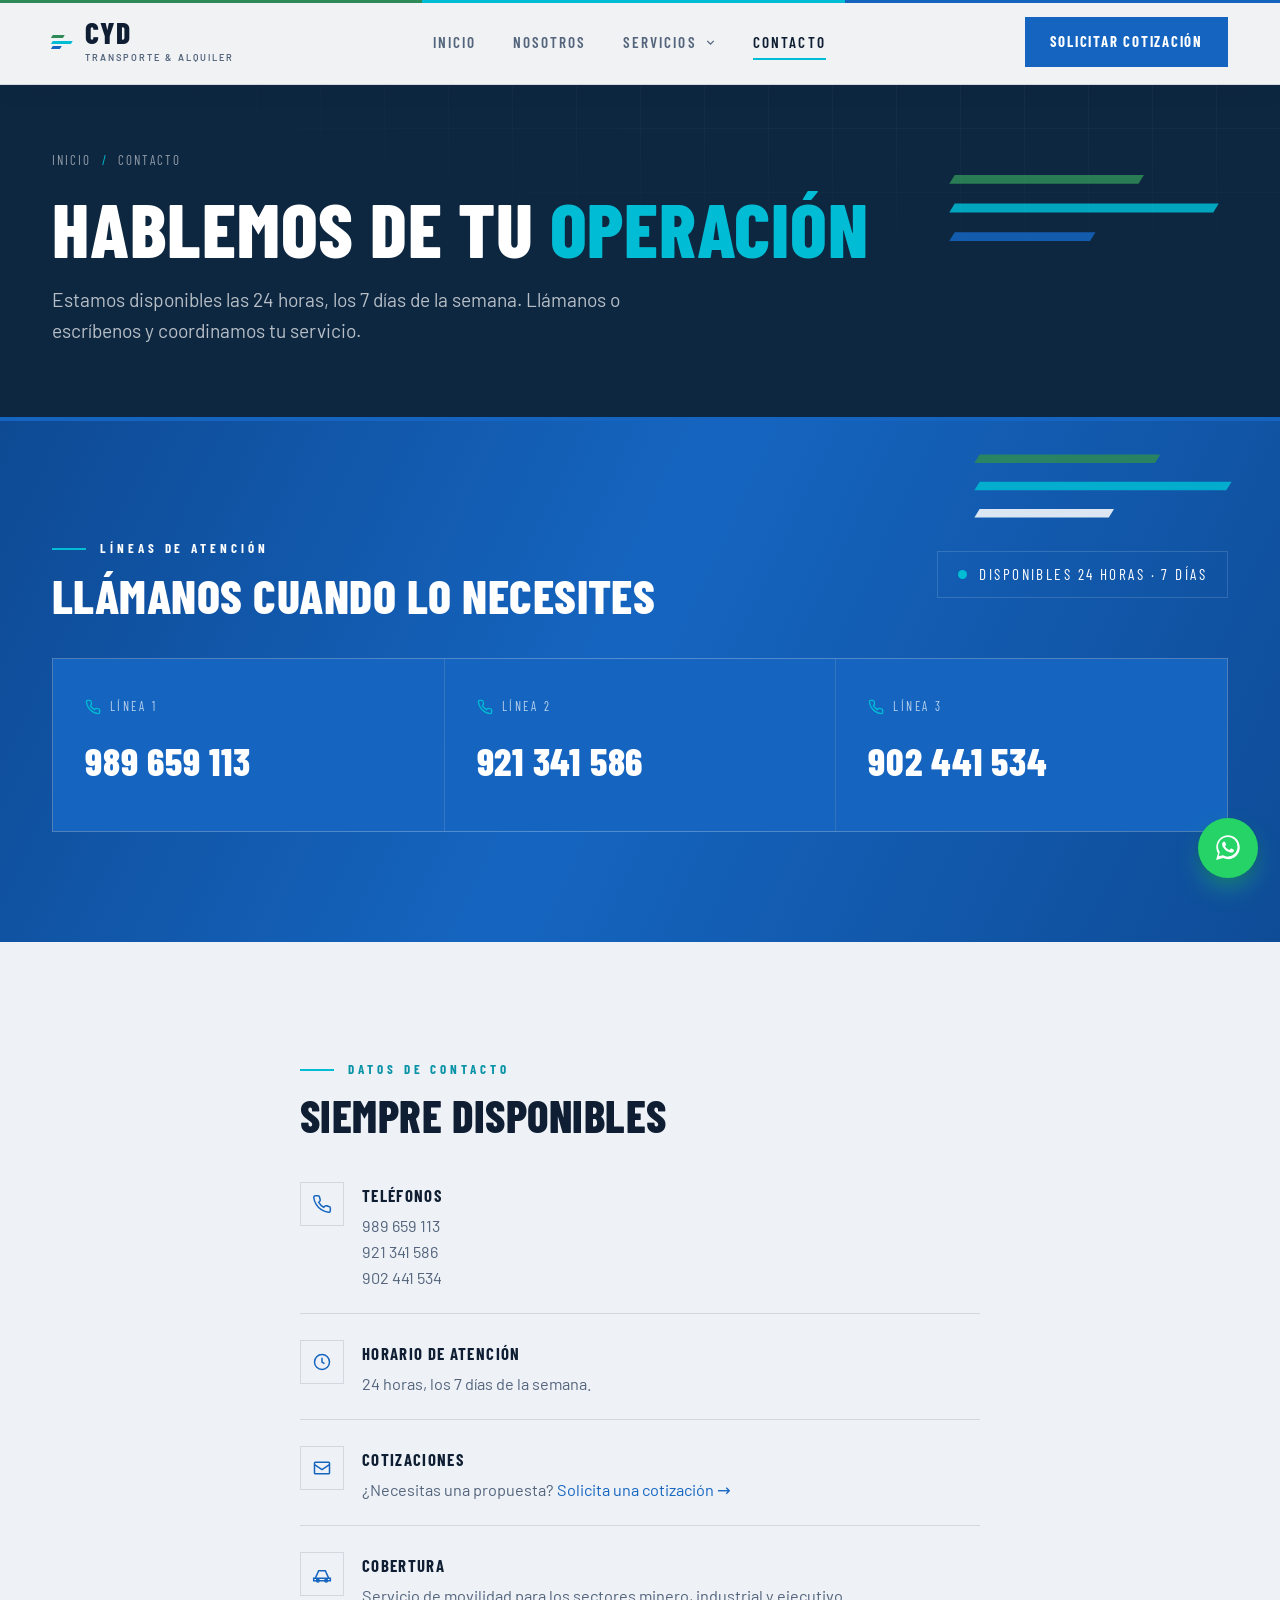
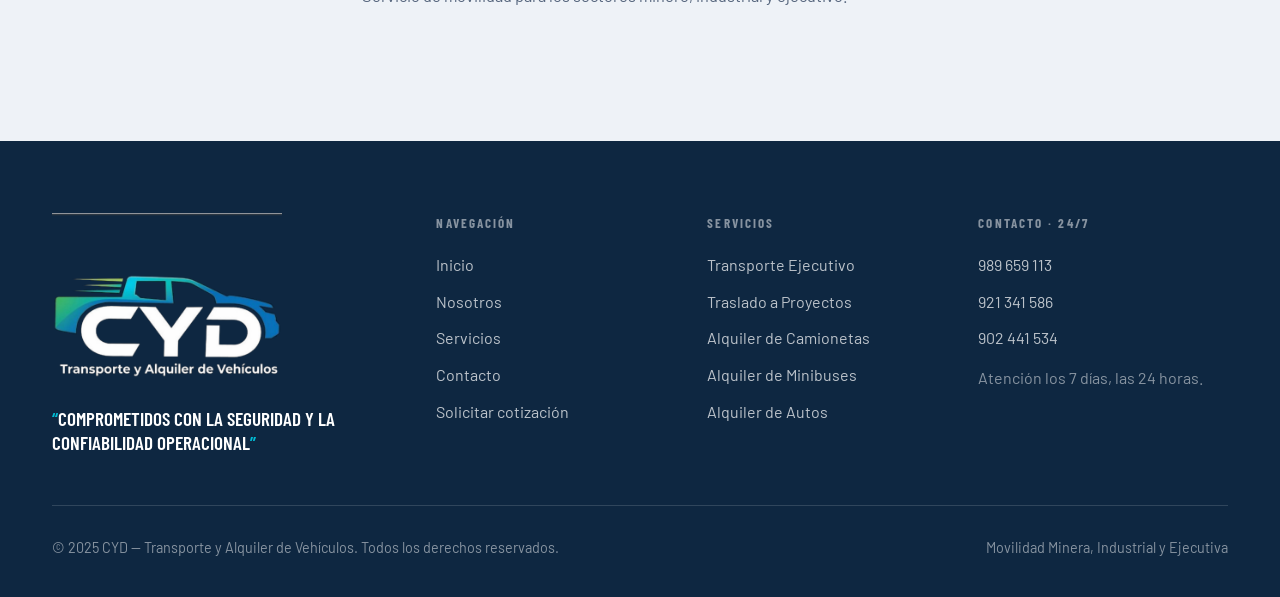
==== commit aae9b76c: "Salto a secciones de servicios + boton flotante de WhatsApp - servicios.html salta al #hash tras gen" ====
--- a/contacto.html
+++ b/contacto.html
@@ -10,7 +10,7 @@
 <link href="https://fonts.googleapis.com/css2?family=Barlow+Condensed:wght@500;600;700;800&family=Barlow:wght@300;400;500;600&display=swap" rel="stylesheet" />
 <link rel="icon" type="image/png" href="assets/cyd-logo-mark.png" />
 <link rel="apple-touch-icon" href="assets/cyd-logo-mark.png" />
-<link rel="stylesheet" href="assets/cyd.css?v=6e6c22d4" />
+<link rel="stylesheet" href="assets/cyd.css?v=75efc195" />
 </head>
 <body class="has-page-hero">
 
@@ -95,6 +95,6 @@
 
 <script>window.CYD_PAGE = "contacto";</script>
 <script src="assets/image-slot.js?v=605df3a6"></script>
-<script src="assets/cyd.js?v=b55d38c5"></script>
+<script src="assets/cyd.js?v=7b2daee9"></script>
 </body>
 </html>
--- a/assets/cyd.css
+++ b/assets/cyd.css
@@ -255,7 +255,7 @@
 .cat-card .more svg { width: 15px; height: 15px; }
 
 /* ---------- Service detail blocks (servicios.html) ---------- */
-.cat-section { padding: 96px 0; border-top: 1px solid var(--line); }
+.cat-section { padding: 96px 0; border-top: 1px solid var(--line); scroll-margin-top: 96px; }
 .cat-section:nth-of-type(even) { background: var(--surface); }
 .cat-section .head { display: flex; align-items: flex-end; gap: 24px; margin-bottom: 50px; flex-wrap: wrap; }
 .cat-section .head .bignum { font-family: 'Barlow Condensed', sans-serif; font-weight: 800; font-size: clamp(3.5rem, 7vw, 6rem); line-height: 0.8; color: var(--bg-3); -webkit-text-stroke: 0; }
@@ -461,4 +461,27 @@
   .home-hero .contacts .nums a, .hero-contacts .nums a { font-size: 1.12rem; }
   .cta-band-aside .kpi { flex-direction: column; gap: 4px; }
   .cta-band-aside .kpi .k { min-width: 0; }
-}+}
+
+/* Botón flotante de WhatsApp ──────────────────────────── */
+#wa-float {
+  position: fixed; right: 22px; bottom: 22px; z-index: 300;
+  width: 60px; height: 60px; border-radius: 50%;
+  display: flex; align-items: center; justify-content: center;
+  background: #25D366; color: #fff;
+  box-shadow: 0 12px 28px -8px rgba(37,211,102,0.7), 0 4px 10px rgba(0,0,0,0.18);
+  transition: transform 0.2s var(--ease), box-shadow 0.2s var(--ease);
+  animation: waPulse 2.6s ease-out infinite;
+}
+#wa-float svg { width: 34px; height: 34px; }
+#wa-float:hover { transform: scale(1.08); box-shadow: 0 16px 34px -8px rgba(37,211,102,0.85), 0 6px 14px rgba(0,0,0,0.22); }
+@keyframes waPulse {
+  0% { box-shadow: 0 12px 28px -8px rgba(37,211,102,0.7), 0 0 0 0 rgba(37,211,102,0.5); }
+  70% { box-shadow: 0 12px 28px -8px rgba(37,211,102,0.7), 0 0 0 16px rgba(37,211,102,0); }
+  100% { box-shadow: 0 12px 28px -8px rgba(37,211,102,0.7), 0 0 0 0 rgba(37,211,102,0); }
+}
+@media (max-width: 480px) {
+  #wa-float { right: 16px; bottom: 16px; width: 54px; height: 54px; }
+  #wa-float svg { width: 30px; height: 30px; }
+}
+@media (prefers-reduced-motion: reduce) { #wa-float { animation: none; } }
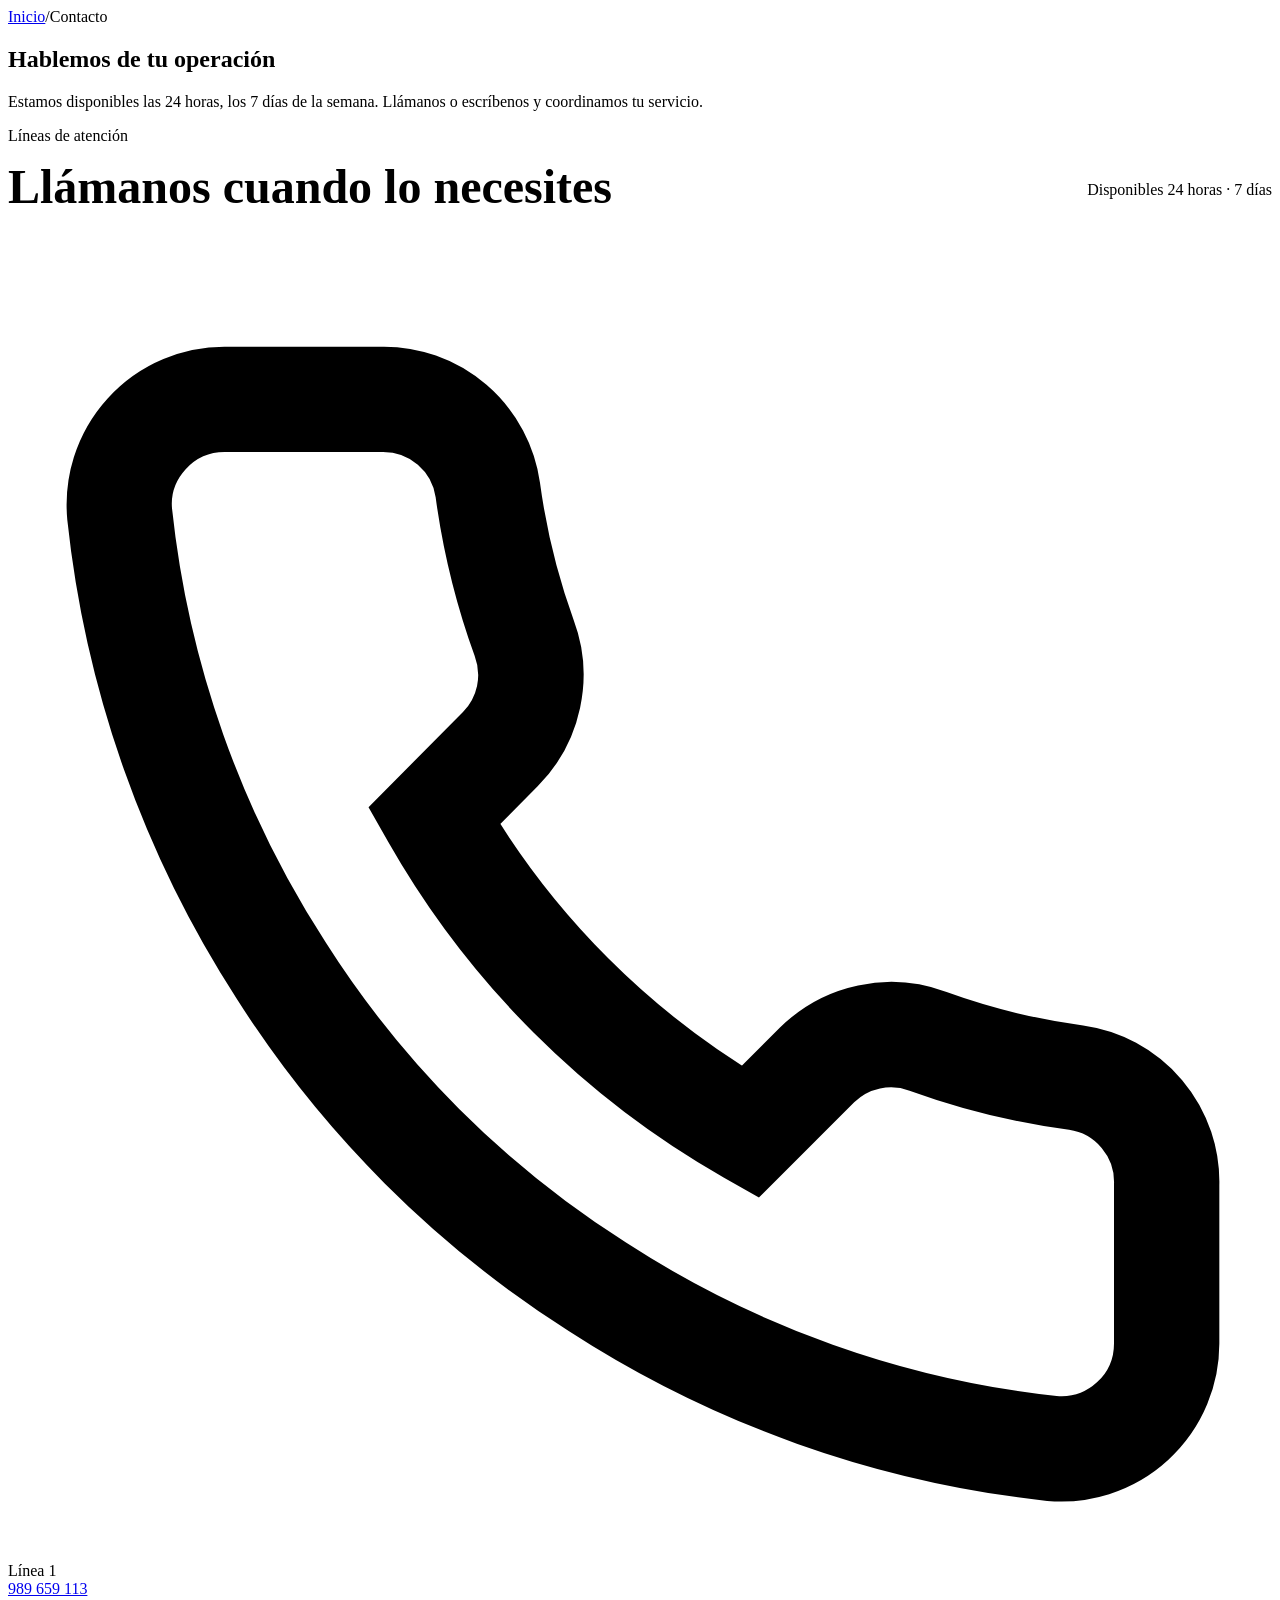
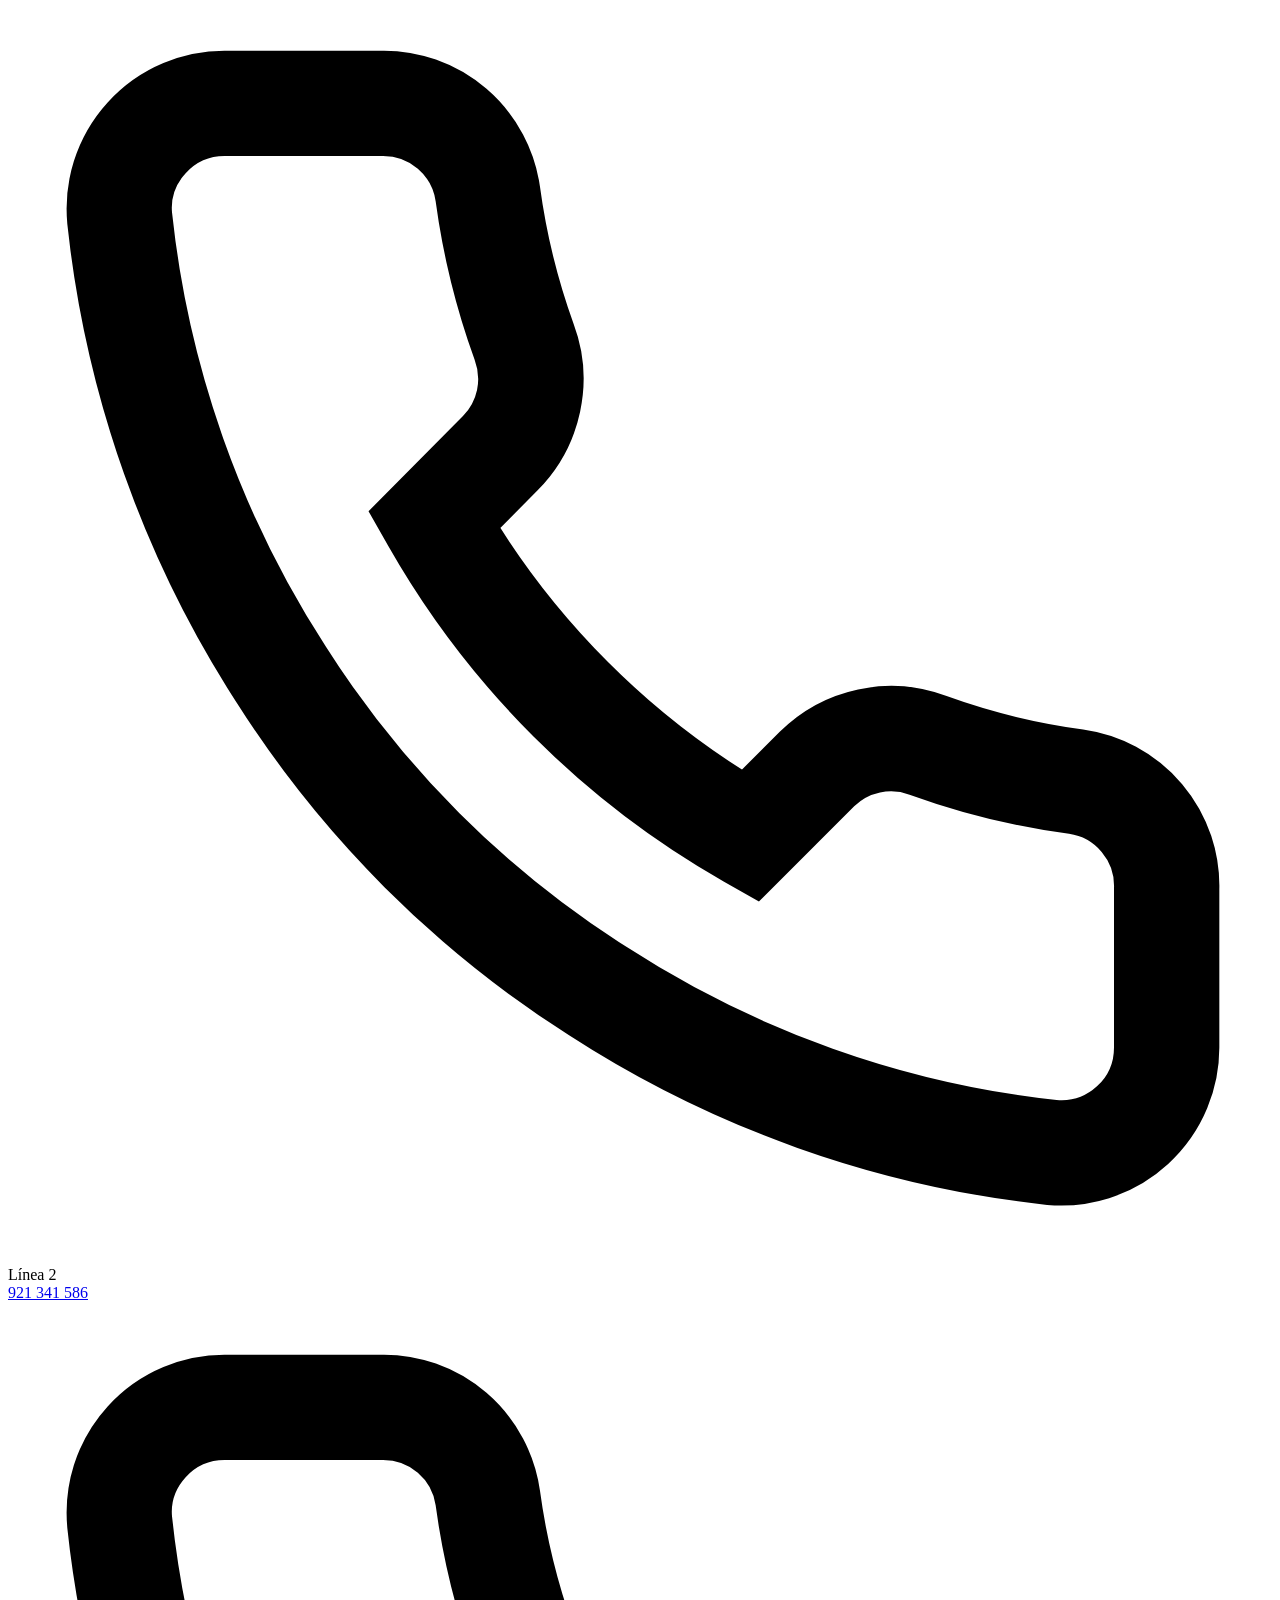
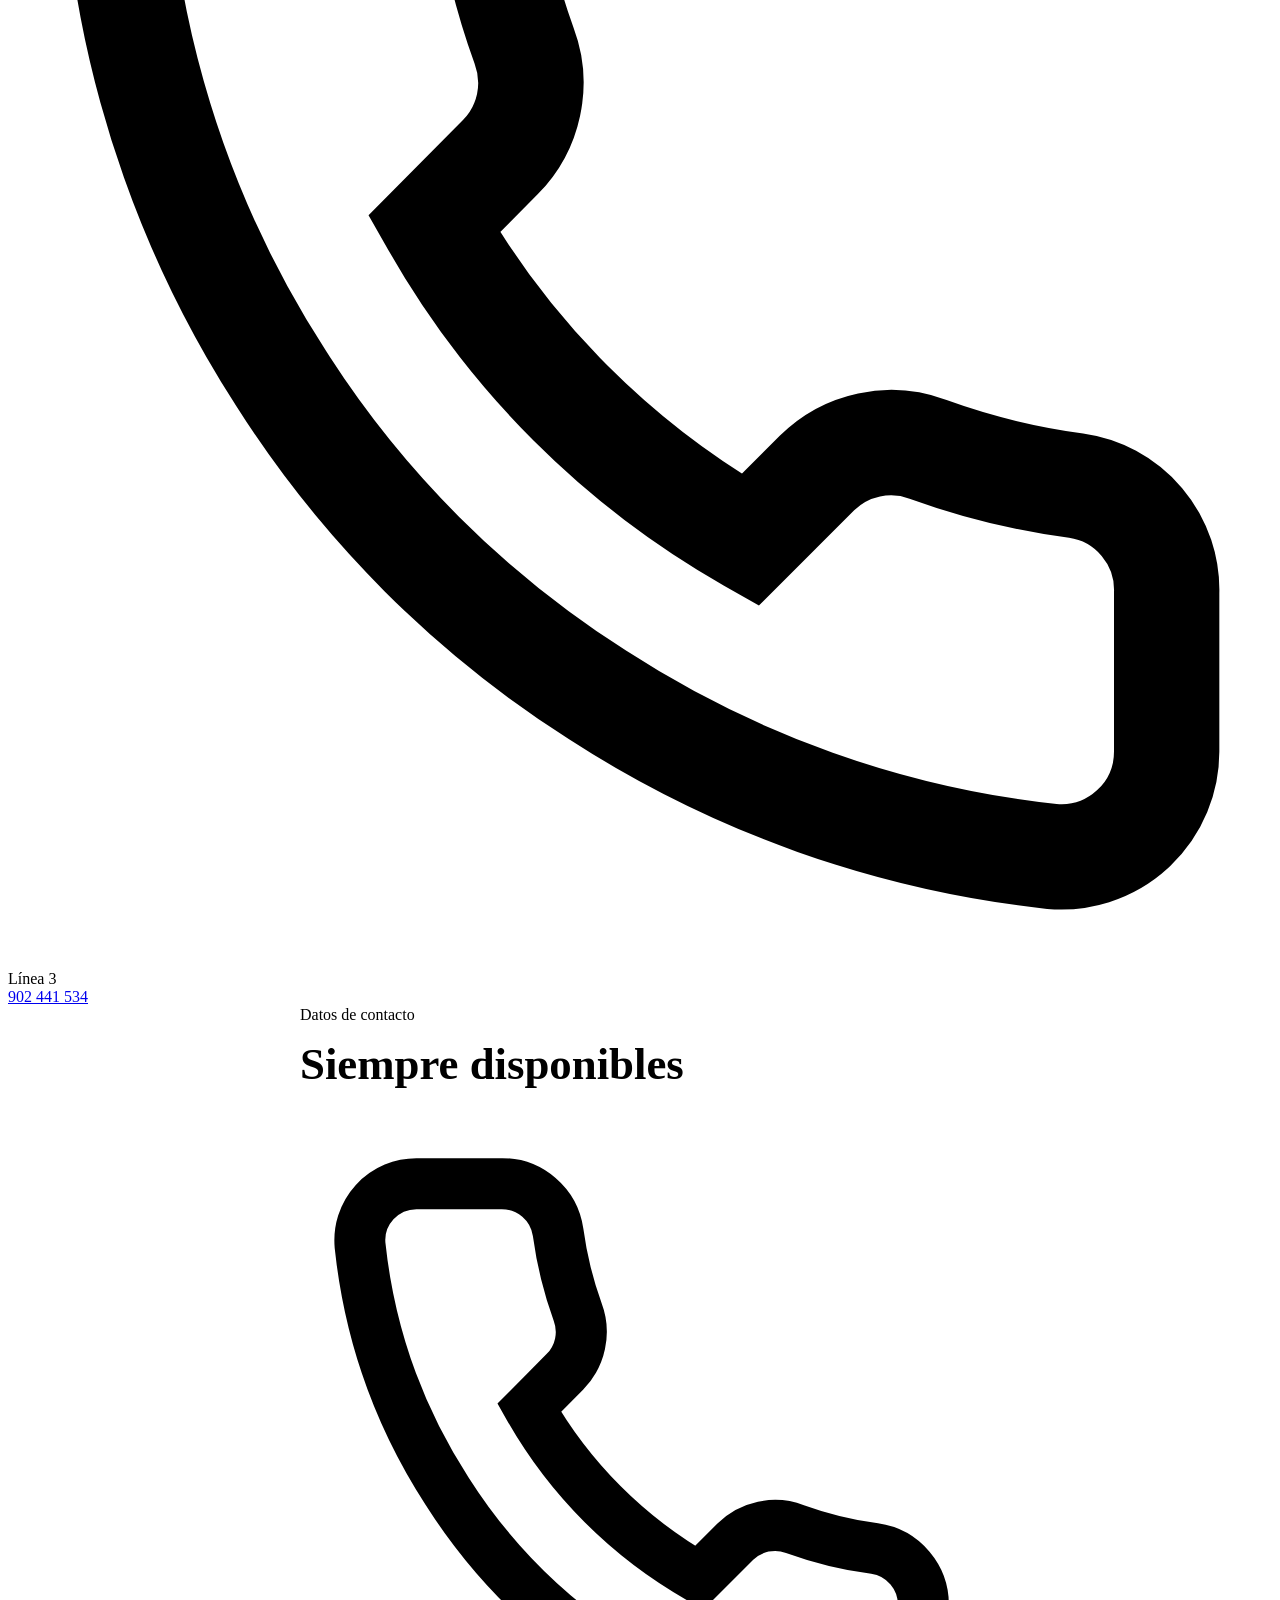
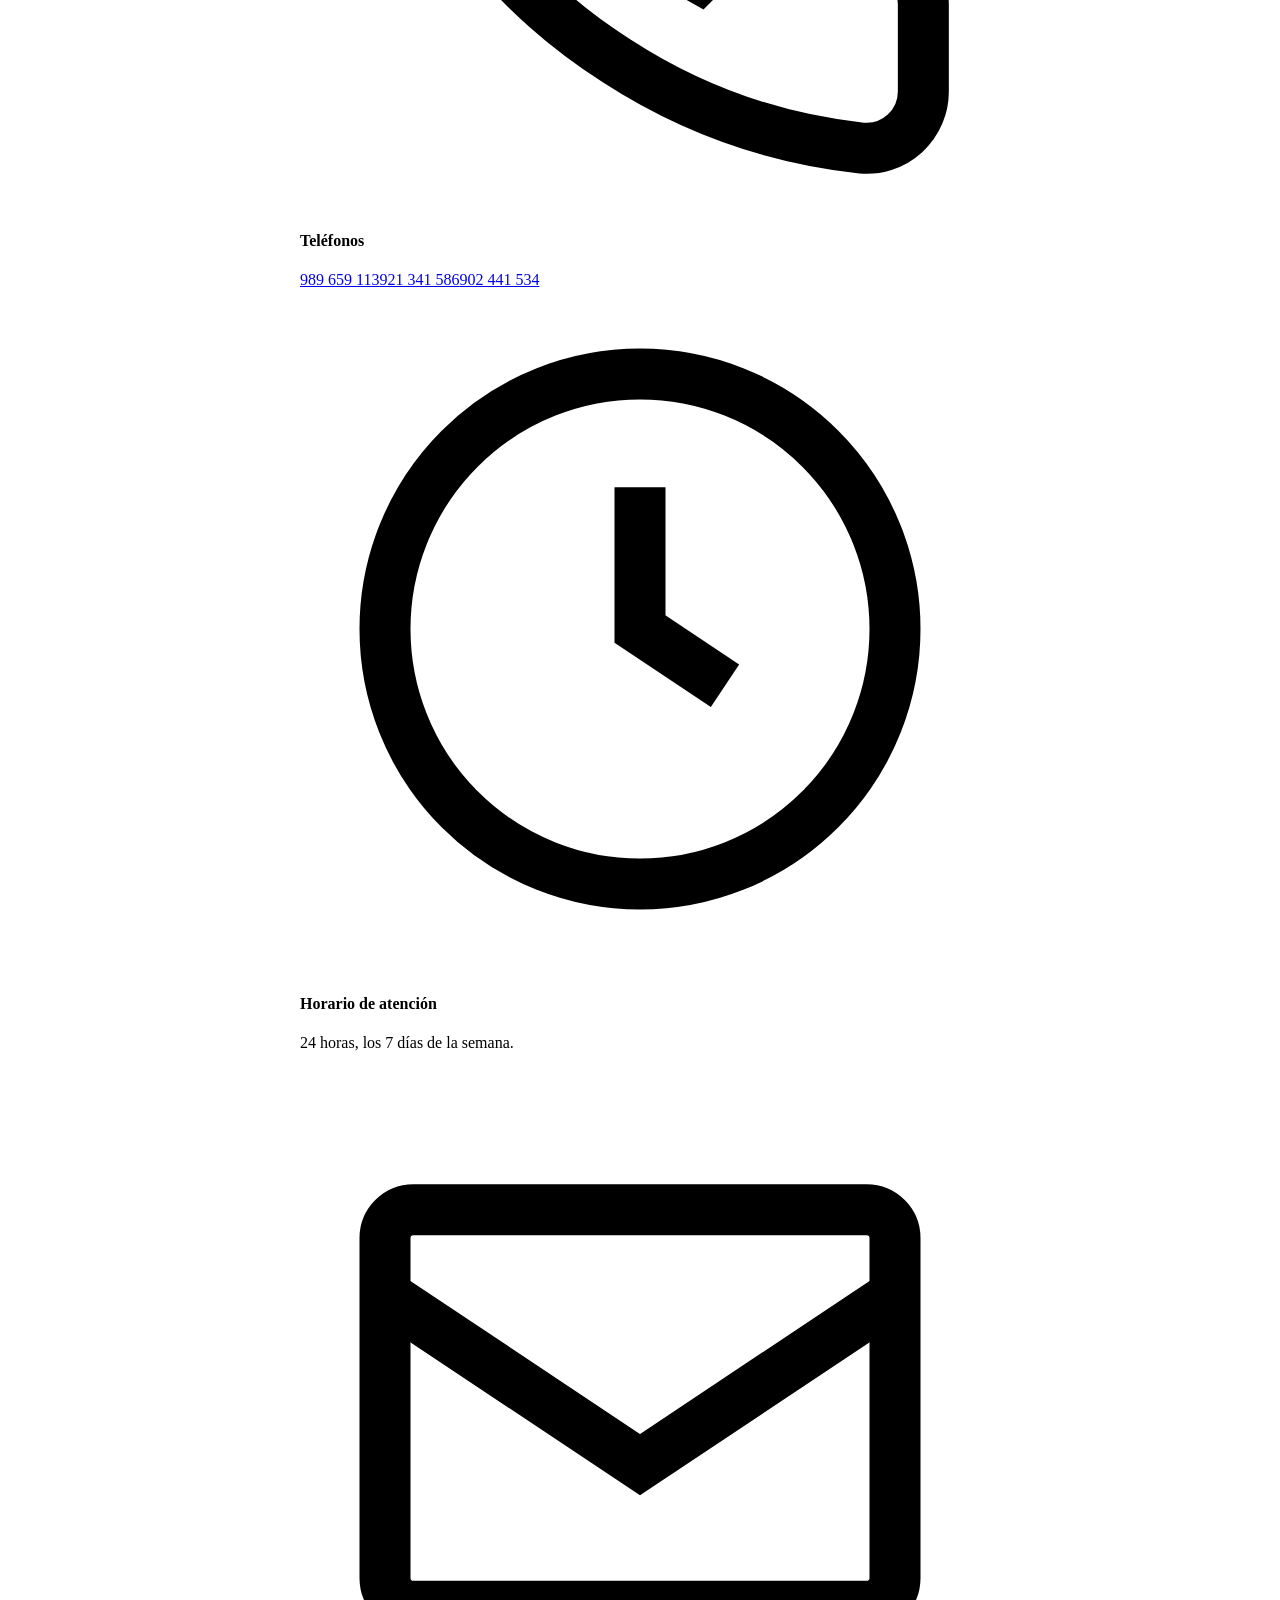
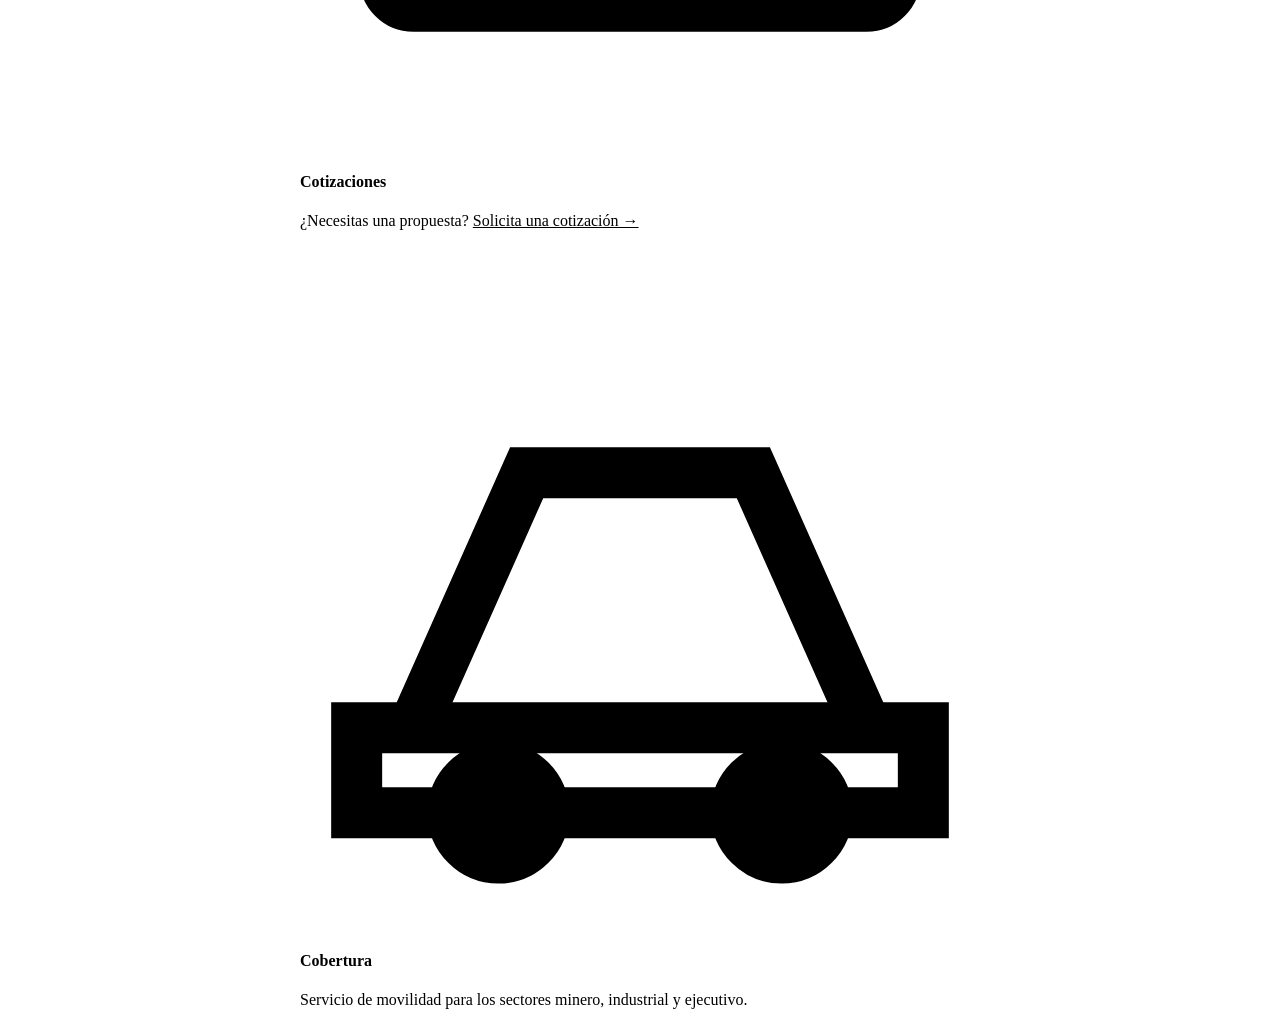
==== commit 34baaf9e: "Reducir duplicacion: SSI para head/scripts + reveal compartido - partials/head.html y partials/scrip" ====
--- a/contacto.html
+++ b/contacto.html
@@ -1,16 +1,9 @@
 <!DOCTYPE html>
 <html lang="es">
 <head>
-<meta charset="UTF-8" />
-<meta name="viewport" content="width=device-width, initial-scale=1.0" />
-<title>Contacto — CYD Transporte y Alquiler de Vehículos</title>
-<meta name="description" content="Contacta a CYD. Disponibilidad 24/7. Llámanos: 989 659 113 · 921 341 586 · 902 441 534." />
-<link rel="preconnect" href="https://fonts.googleapis.com" />
-<link rel="preconnect" href="https://fonts.gstatic.com" crossorigin />
-<link href="https://fonts.googleapis.com/css2?family=Barlow+Condensed:wght@500;600;700;800&family=Barlow:wght@300;400;500;600&display=swap" rel="stylesheet" />
-<link rel="icon" type="image/png" href="assets/cyd-logo-mark.png" />
-<link rel="apple-touch-icon" href="assets/cyd-logo-mark.png" />
-<link rel="stylesheet" href="assets/cyd.css?v=75efc195" />
+<!--#set var="page_title" value="Contacto — CYD Transporte y Alquiler de Vehículos" -->
+<!--#set var="page_desc" value="Contacta a CYD. Disponibilidad 24/7. Llámanos: 989 659 113 · 921 341 586 · 902 441 534." -->
+<!--#include virtual="partials/head.html" -->
 </head>
 <body class="has-page-hero">
 
@@ -94,7 +87,6 @@
 <footer id="site-footer"></footer>
 
 <script>window.CYD_PAGE = "contacto";</script>
-<script src="assets/image-slot.js?v=605df3a6"></script>
-<script src="assets/cyd.js?v=7b2daee9"></script>
+<!--#include virtual="partials/scripts.html" -->
 </body>
 </html>
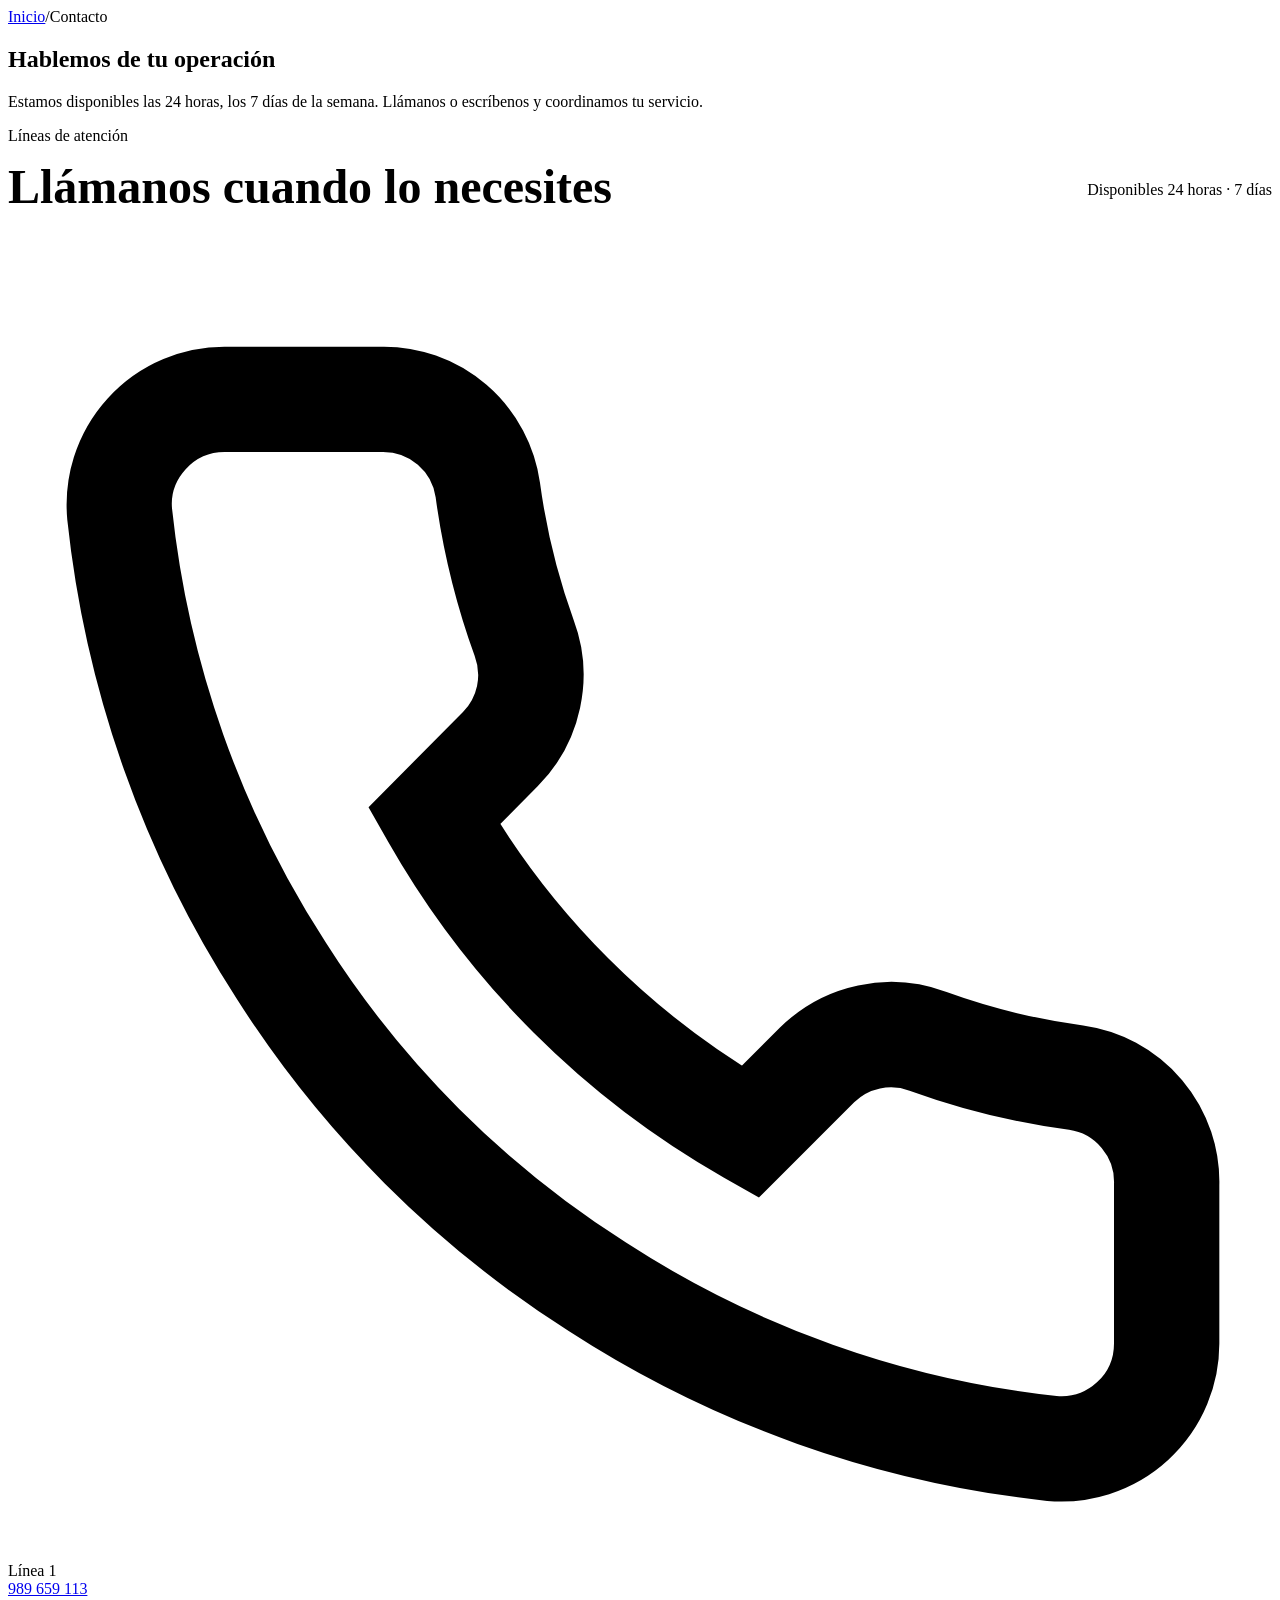
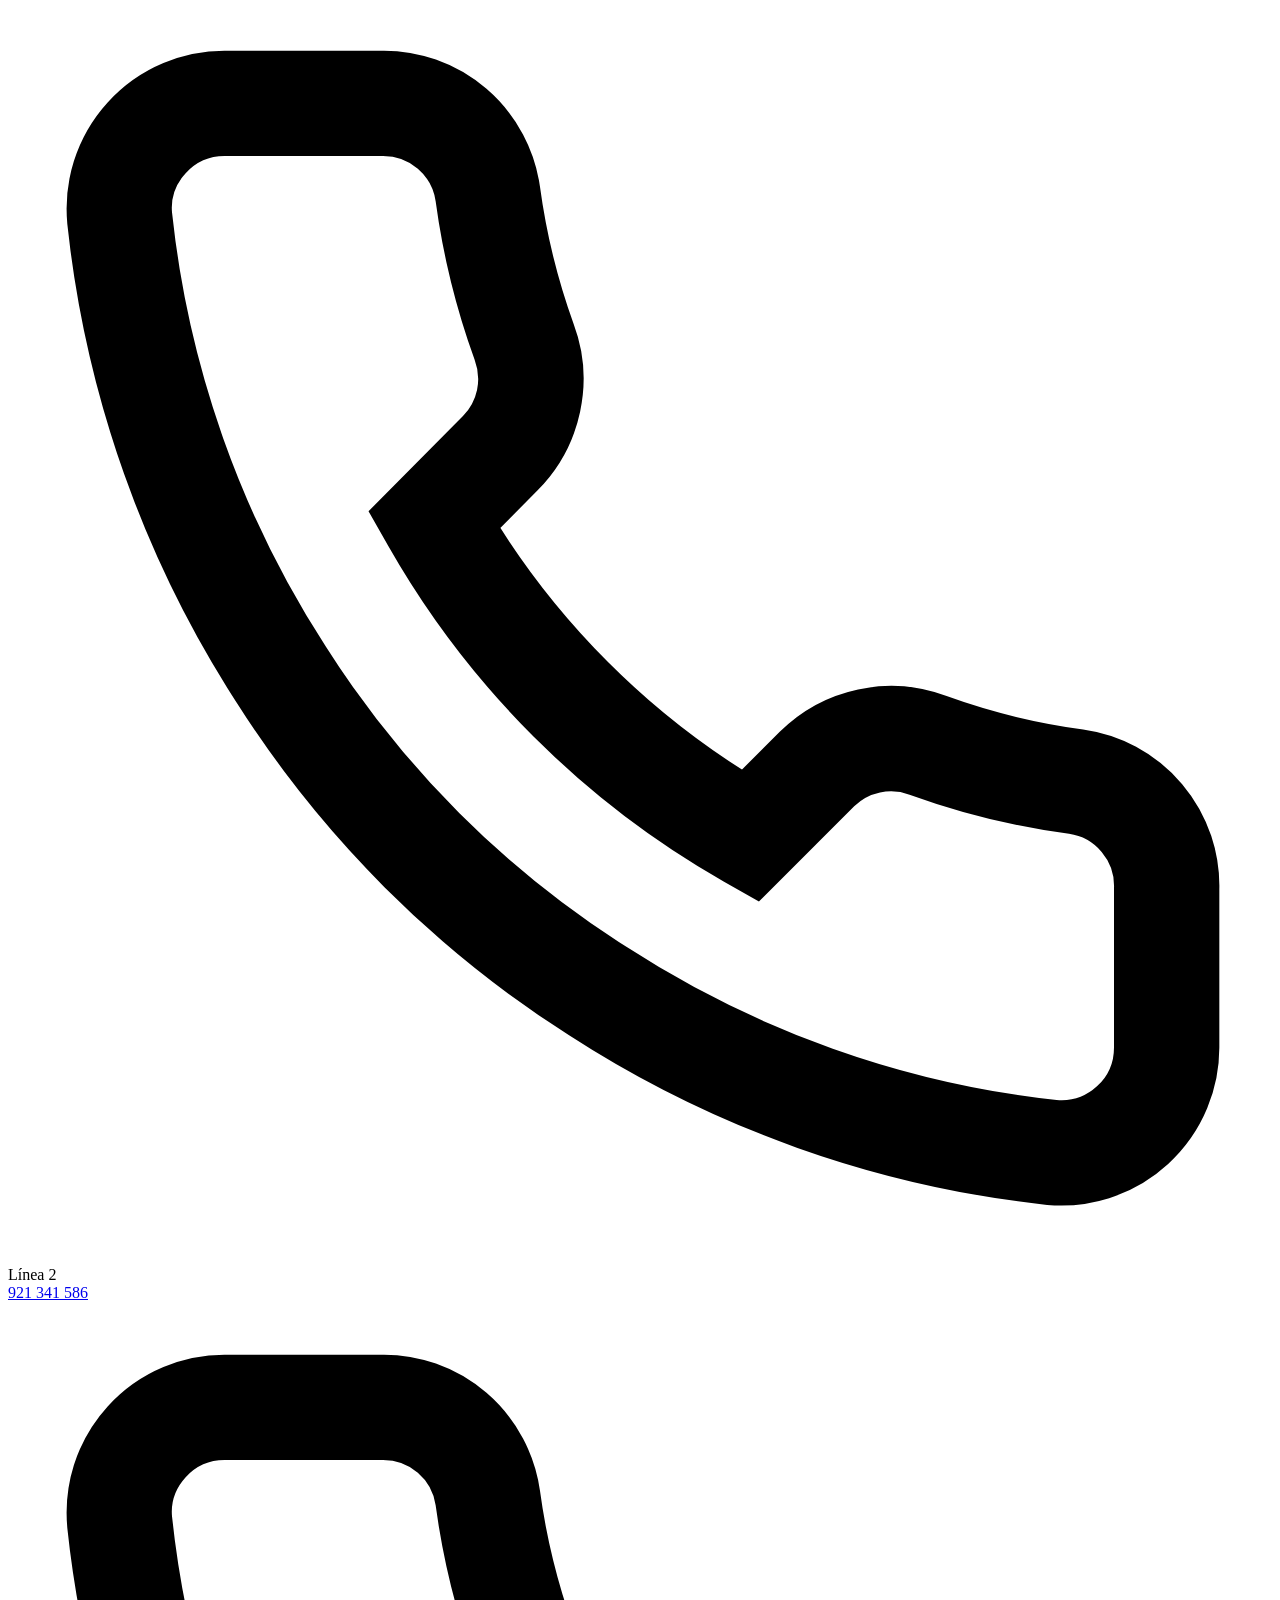
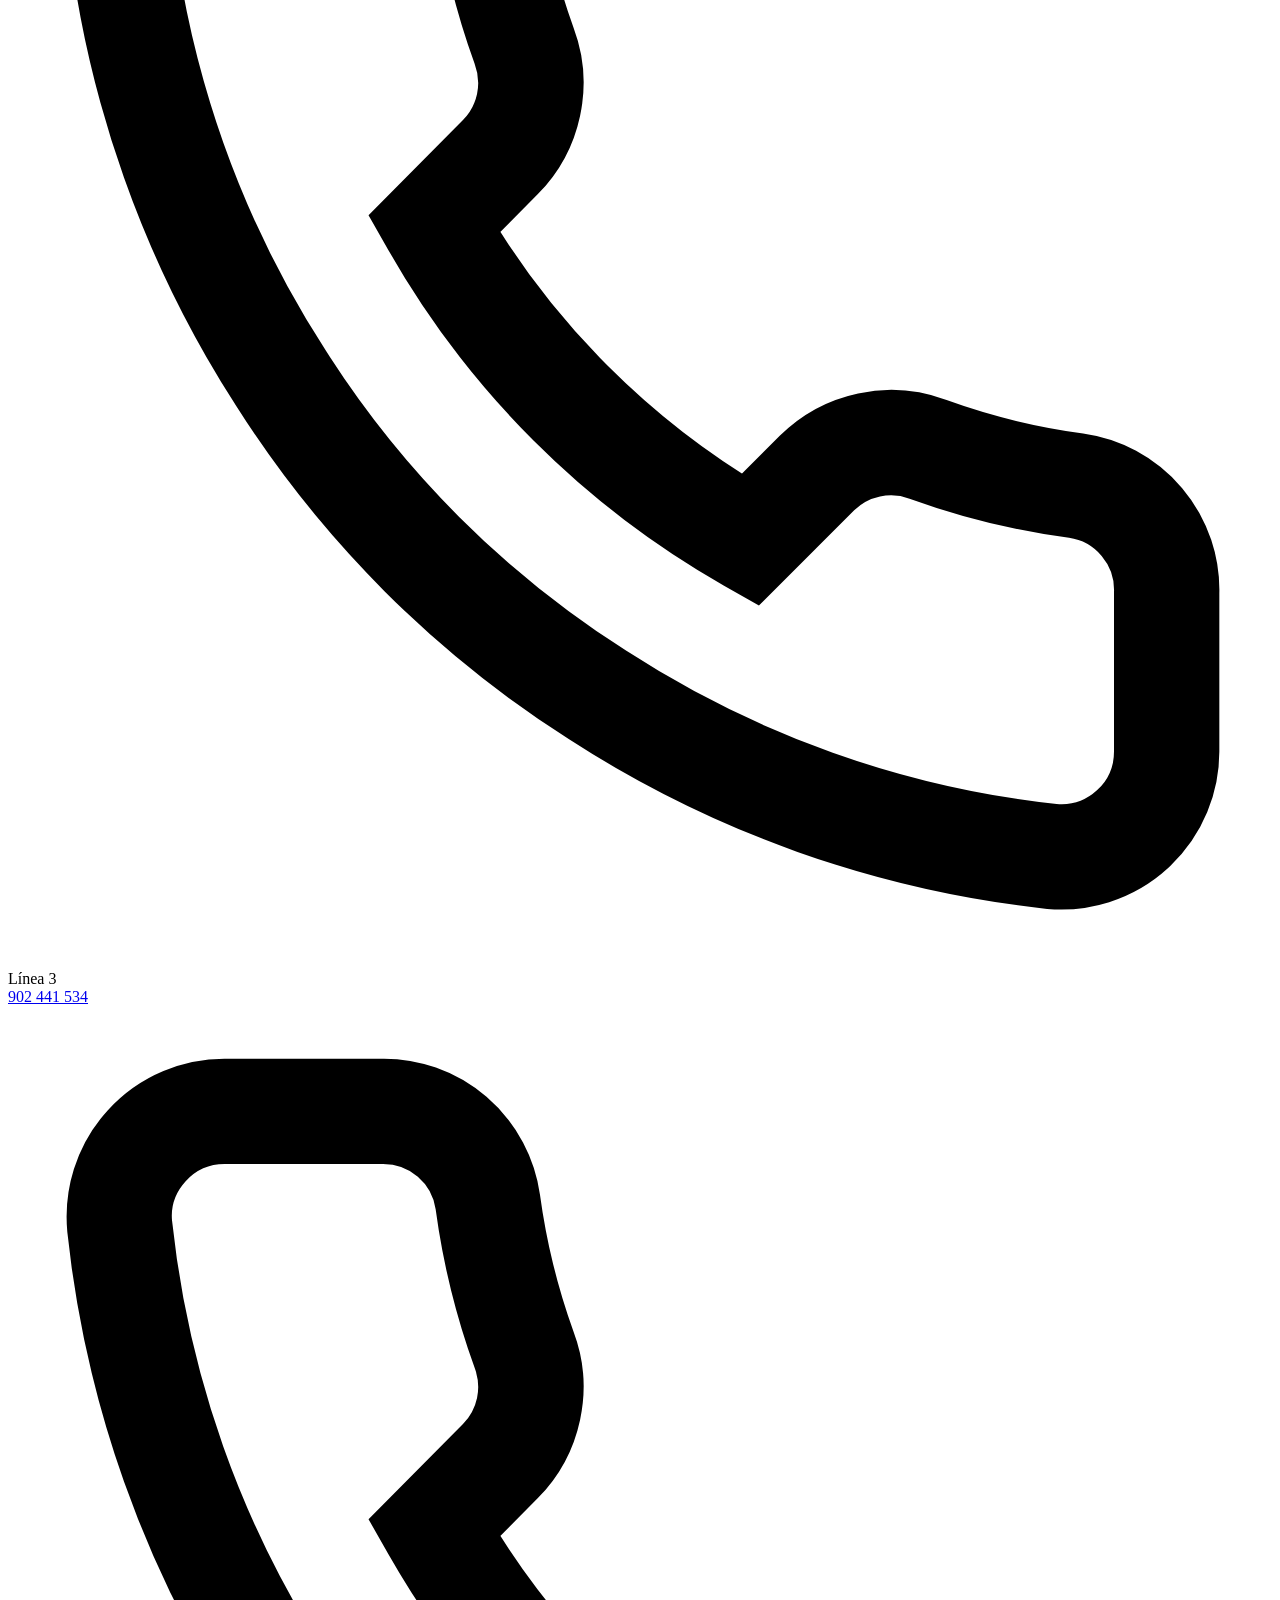
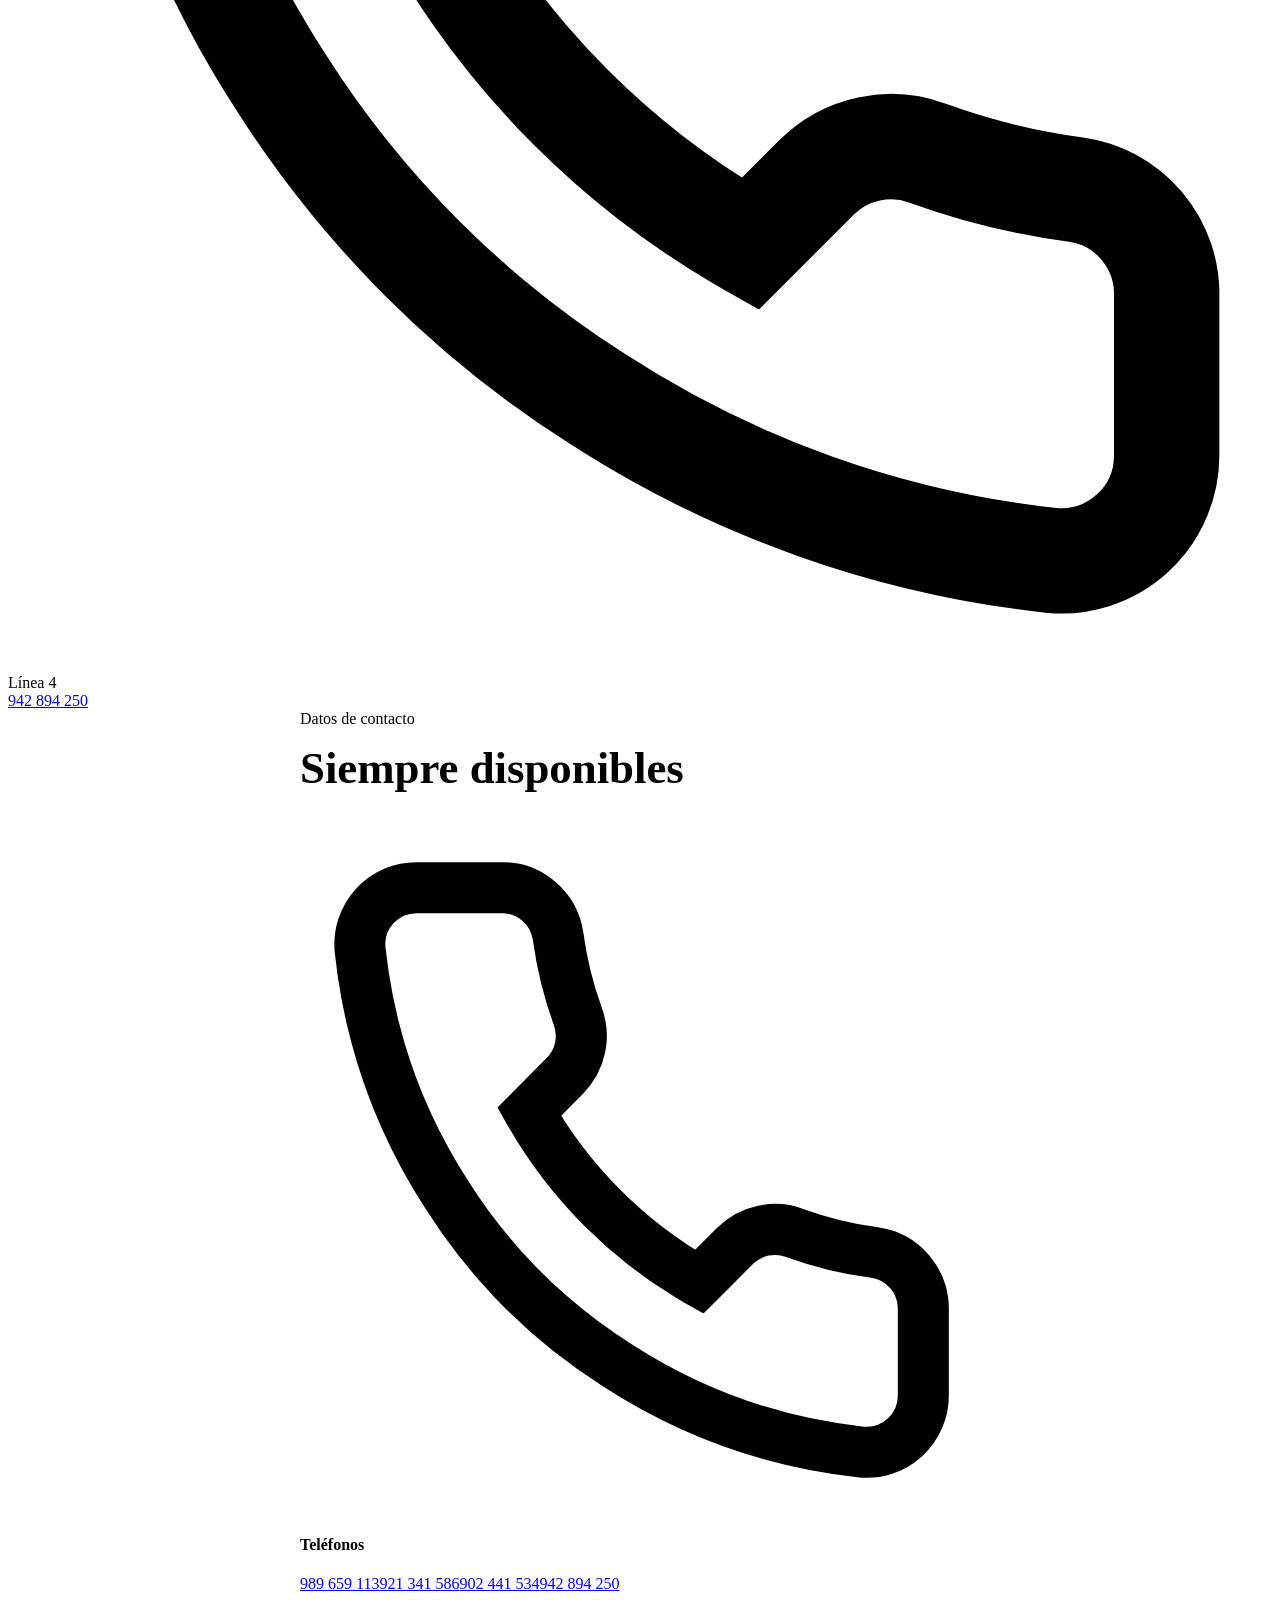
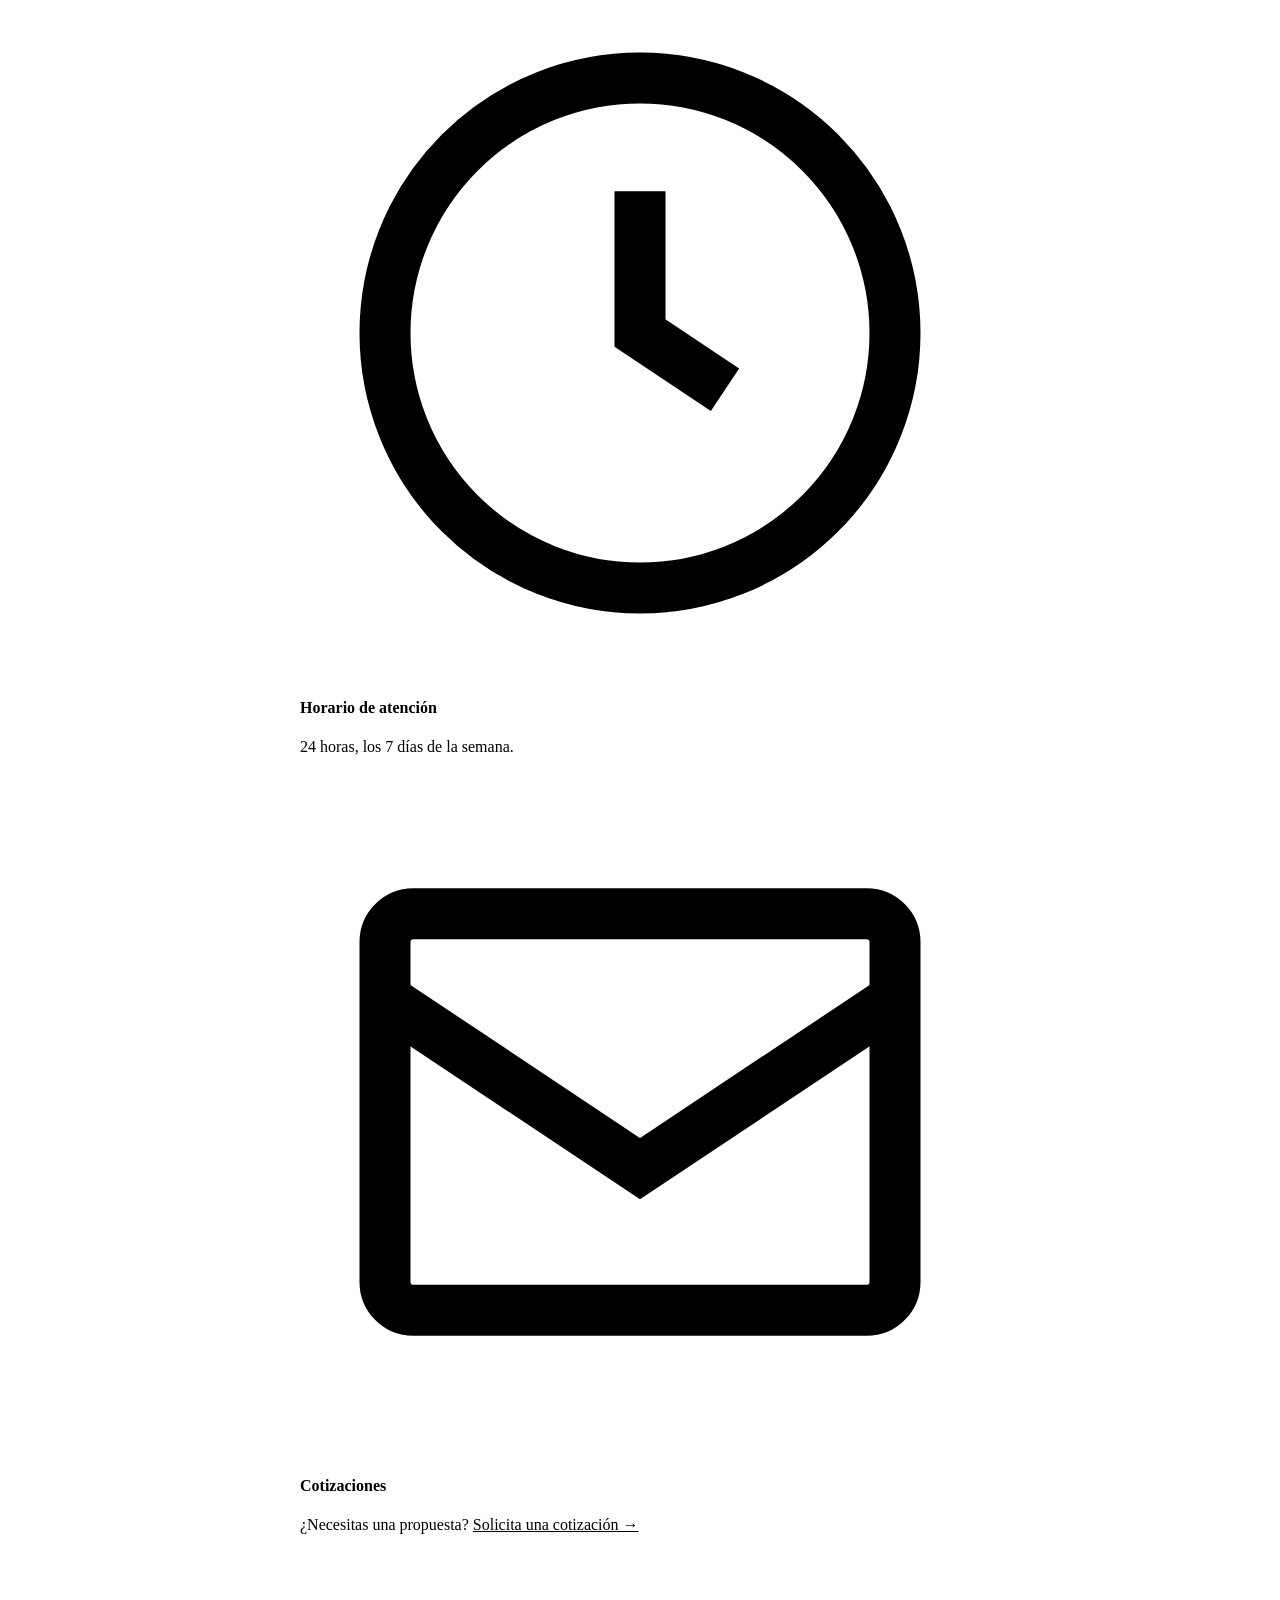
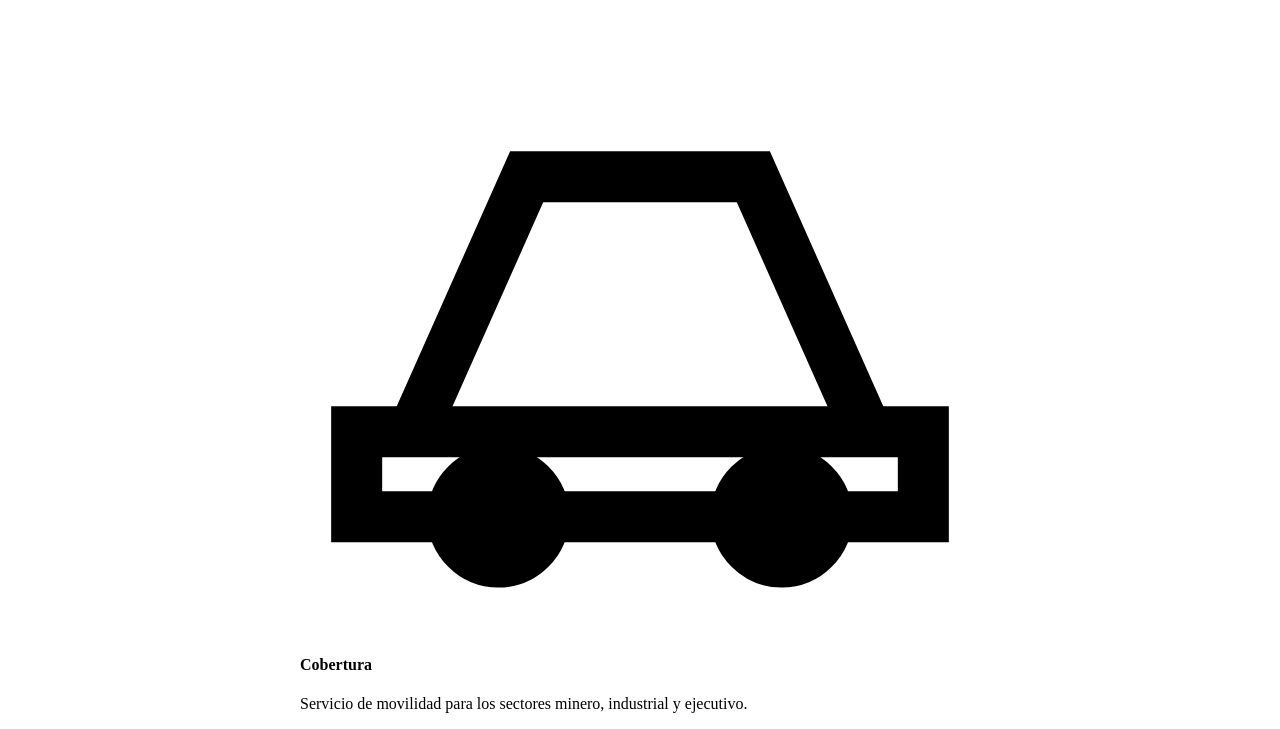
==== commit 1340b506: "Agregar 4to numero de asesor comercial (942 894 250) Añadido en inicio, contacto (tarjeta + lista + " ====
--- a/contacto.html
+++ b/contacto.html
@@ -2,7 +2,7 @@
 <html lang="es">
 <head>
 <!--#set var="page_title" value="Contacto — CYD Transporte y Alquiler de Vehículos" -->
-<!--#set var="page_desc" value="Contacta a CYD. Disponibilidad 24/7. Llámanos: 989 659 113 · 921 341 586 · 902 441 534." -->
+<!--#set var="page_desc" value="Contacta a CYD. Disponibilidad 24/7. Llámanos: 989 659 113 · 921 341 586 · 902 441 534 · 942 894 250." -->
 <!--#include virtual="partials/head.html" -->
 </head>
 <body class="has-page-hero">
@@ -48,6 +48,10 @@
         <div class="lbl"><svg viewBox="0 0 24 24" fill="none" stroke="currentColor" stroke-width="2"><path d="M22 16.92v3a2 2 0 0 1-2.18 2 19.79 19.79 0 0 1-8.63-3.07 19.5 19.5 0 0 1-6-6 19.79 19.79 0 0 1-3.07-8.67A2 2 0 0 1 4.11 2h3a2 2 0 0 1 2 1.72c.13.96.36 1.9.69 2.81a2 2 0 0 1-.45 2.11L8.09 9.91a16 16 0 0 0 6 6l1.27-1.27a2 2 0 0 1 2.11-.45c.91.33 1.85.56 2.81.69A2 2 0 0 1 22 16.92z"/></svg>Línea 3</div>
         <a href="tel:902441534">902 441 534</a>
       </div>
+      <div class="num-card">
+        <div class="lbl"><svg viewBox="0 0 24 24" fill="none" stroke="currentColor" stroke-width="2"><path d="M22 16.92v3a2 2 0 0 1-2.18 2 19.79 19.79 0 0 1-8.63-3.07 19.5 19.5 0 0 1-6-6 19.79 19.79 0 0 1-3.07-8.67A2 2 0 0 1 4.11 2h3a2 2 0 0 1 2 1.72c.13.96.36 1.9.69 2.81a2 2 0 0 1-.45 2.11L8.09 9.91a16 16 0 0 0 6 6l1.27-1.27a2 2 0 0 1 2.11-.45c.91.33 1.85.56 2.81.69A2 2 0 0 1 22 16.92z"/></svg>Línea 4</div>
+        <a href="tel:942894250">942 894 250</a>
+      </div>
     </div>
   </div>
 </section>
@@ -62,7 +66,7 @@
         <div class="info-list" style="margin-top:24px">
           <div class="info-item">
             <div class="ic"><svg viewBox="0 0 24 24" fill="none" stroke="currentColor" stroke-width="1.8"><path d="M22 16.92v3a2 2 0 0 1-2.18 2 19.79 19.79 0 0 1-8.63-3.07 19.5 19.5 0 0 1-6-6 19.79 19.79 0 0 1-3.07-8.67A2 2 0 0 1 4.11 2h3a2 2 0 0 1 2 1.72c.13.96.36 1.9.69 2.81a2 2 0 0 1-.45 2.11L8.09 9.91a16 16 0 0 0 6 6l1.27-1.27a2 2 0 0 1 2.11-.45c.91.33 1.85.56 2.81.69A2 2 0 0 1 22 16.92z"/></svg></div>
-            <div class="it"><h4>Teléfonos</h4><a href="tel:989659113">989 659 113</a><a href="tel:921341586">921 341 586</a><a href="tel:902441534">902 441 534</a></div>
+            <div class="it"><h4>Teléfonos</h4><a href="tel:989659113">989 659 113</a><a href="tel:921341586">921 341 586</a><a href="tel:902441534">902 441 534</a><a href="tel:942894250">942 894 250</a></div>
           </div>
           <div class="info-item">
             <div class="ic"><svg viewBox="0 0 24 24" fill="none" stroke="currentColor" stroke-width="1.8"><circle cx="12" cy="12" r="9"/><path d="M12 7v5l3 2"/></svg></div>
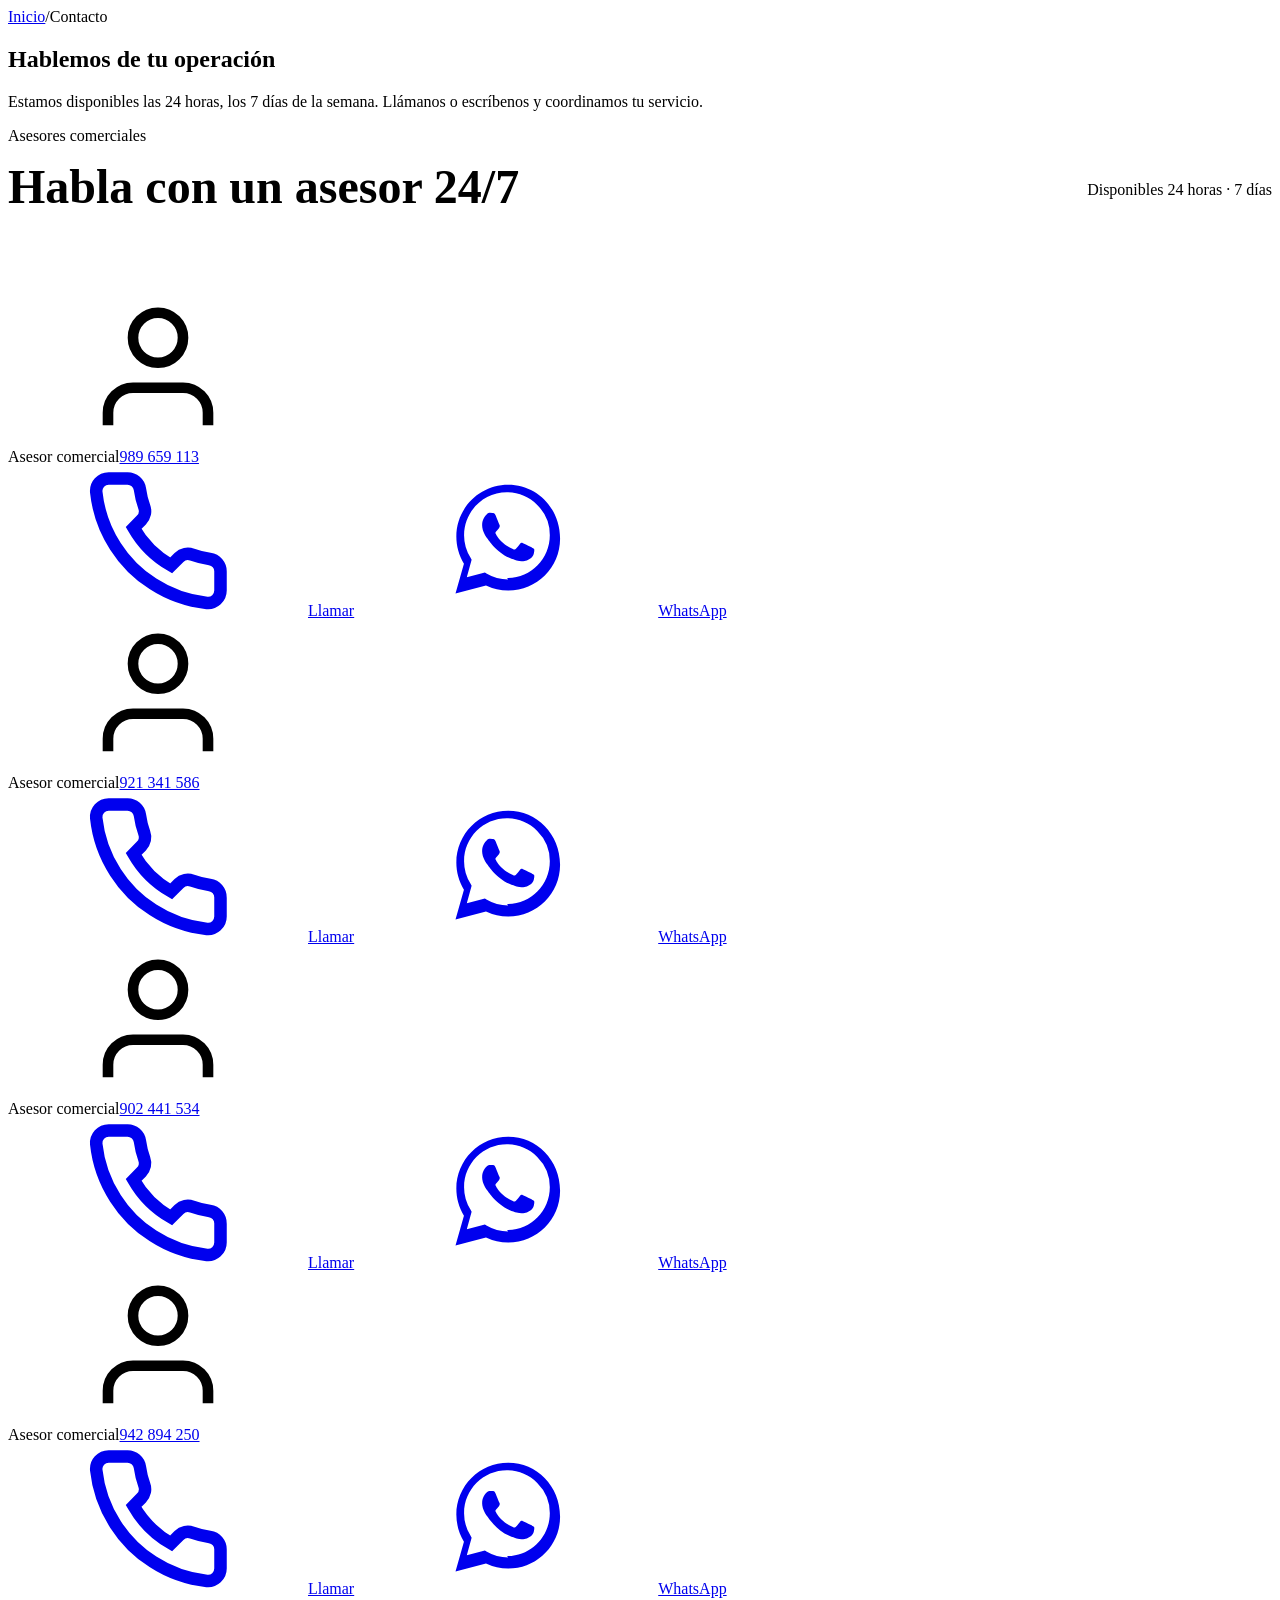
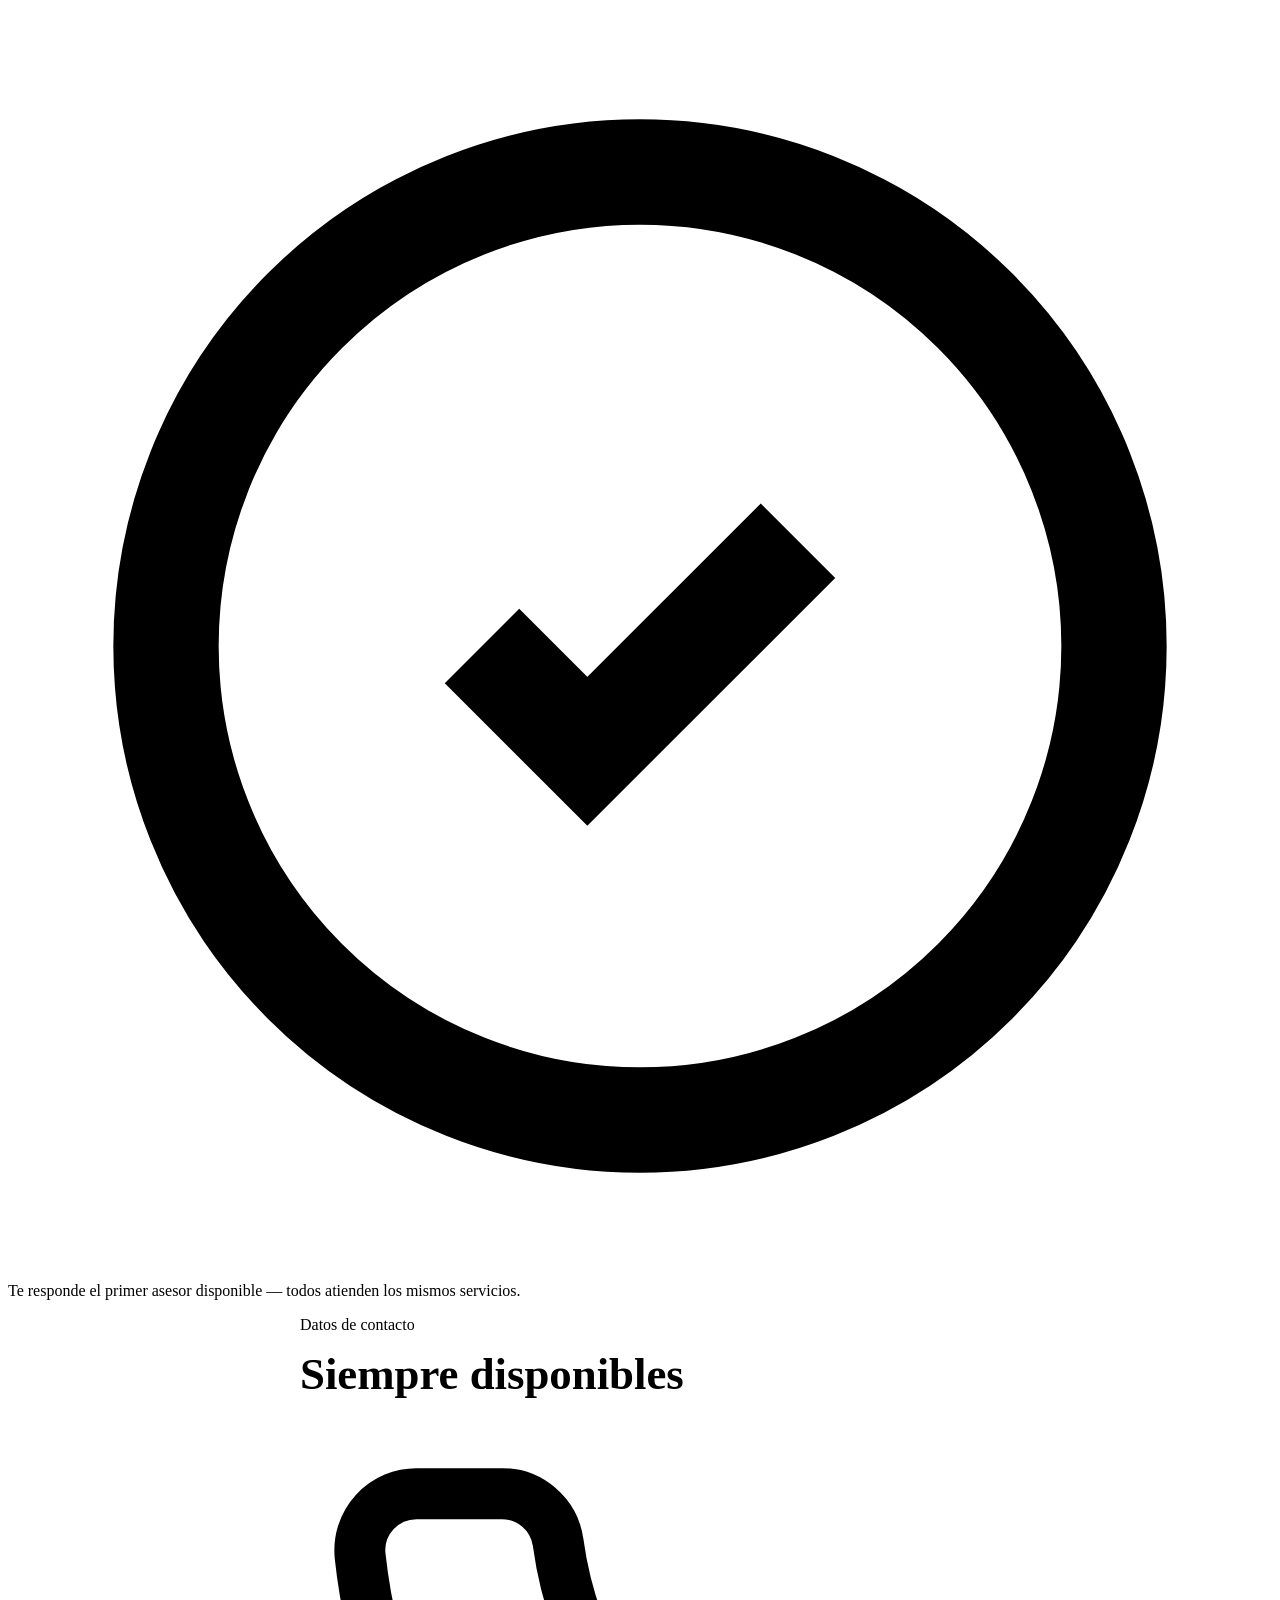
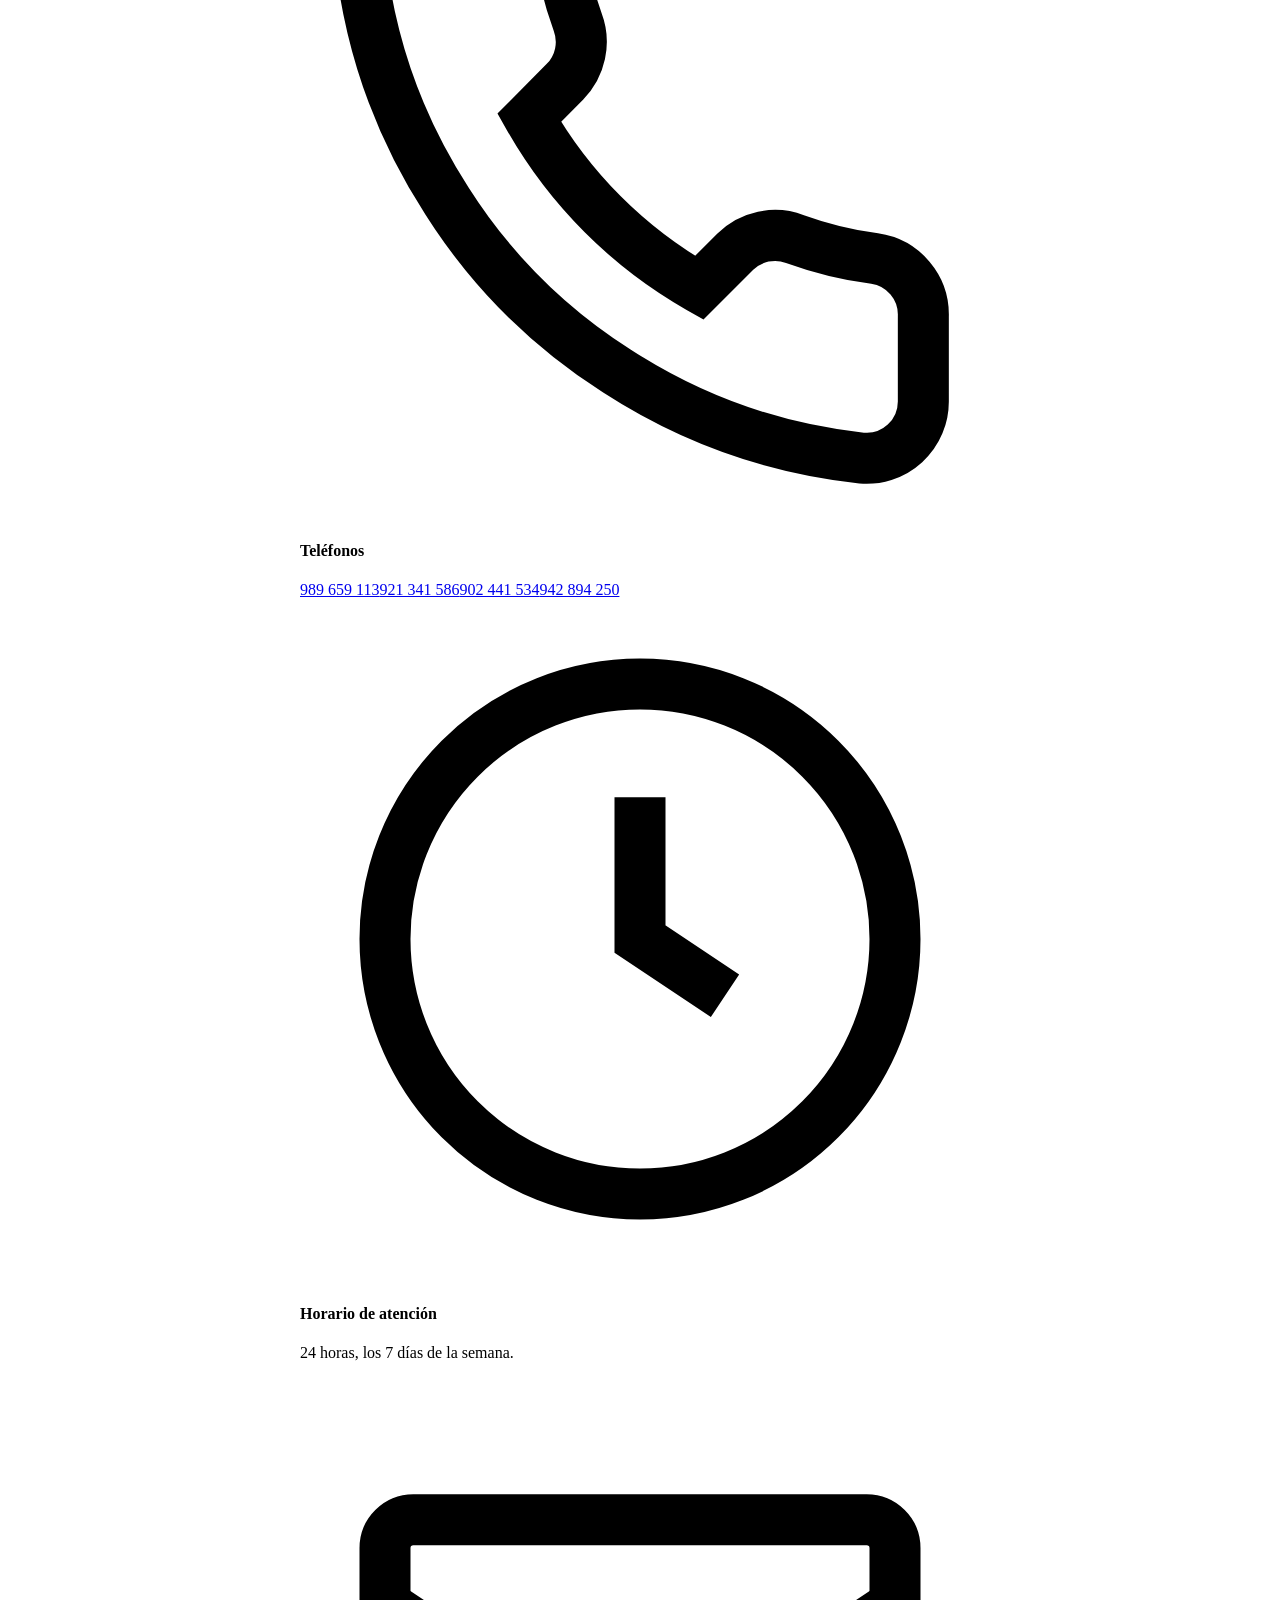
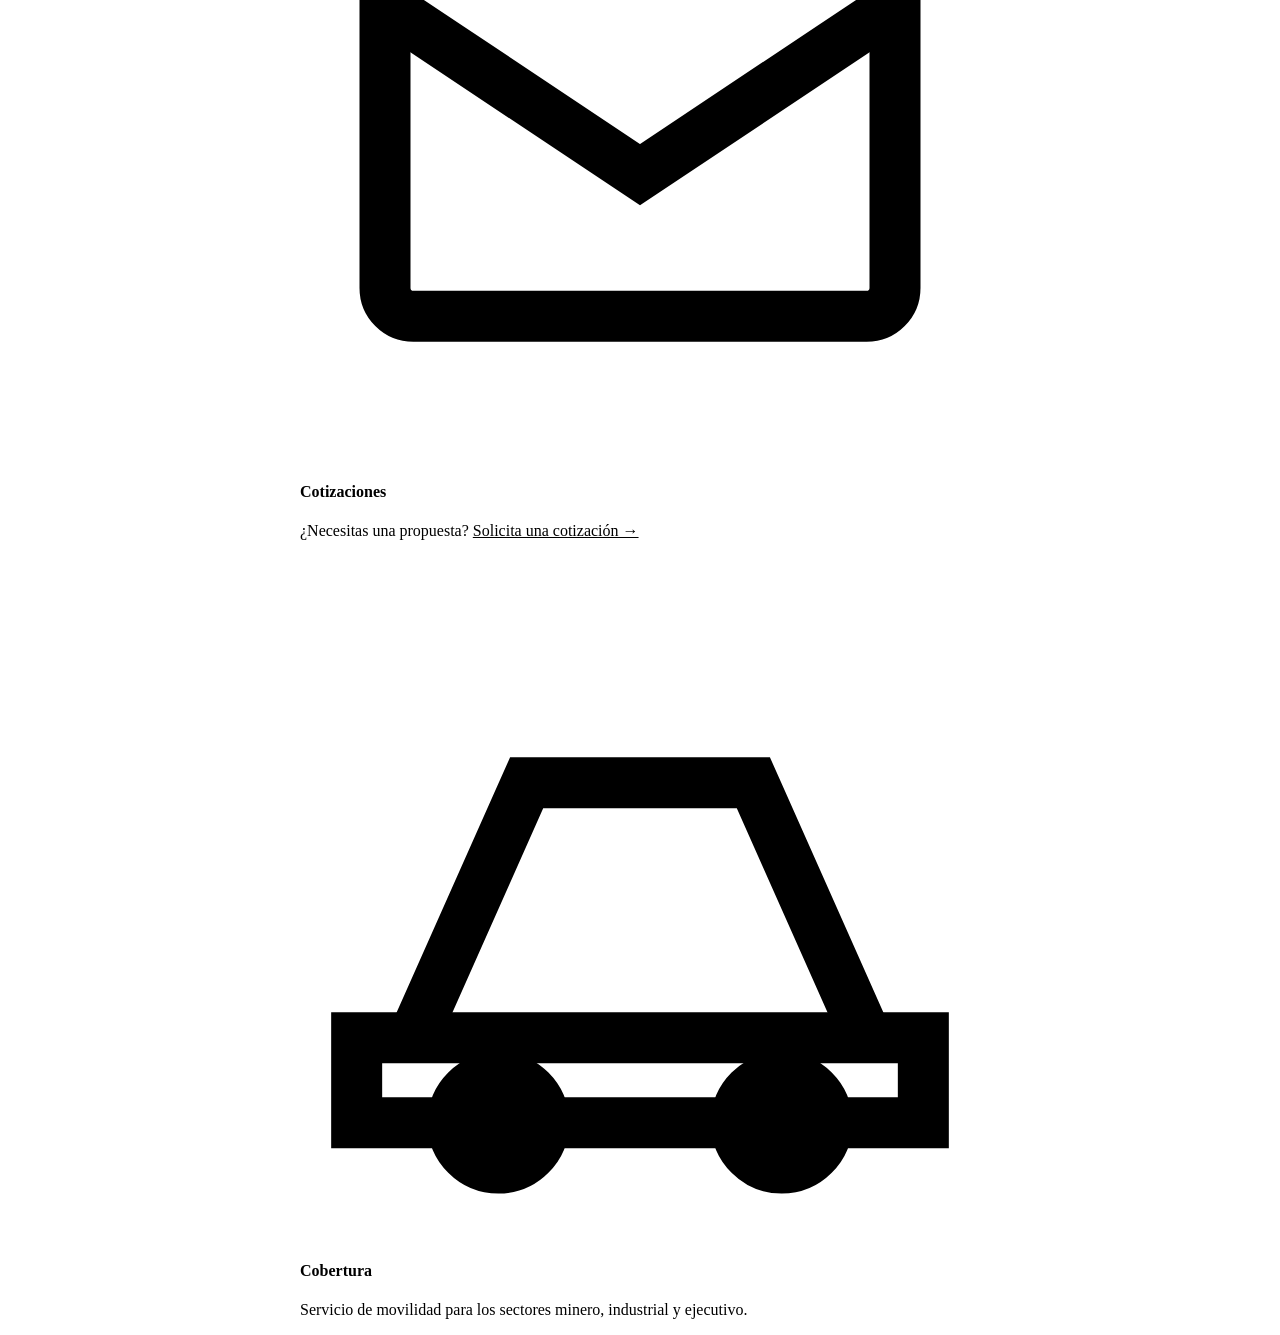
==== commit b4301a73: "Rediseno UX de contacto: tarjetas de asesor + WhatsApp - Hero: una accion dominante (boton WhatsApp " ====
--- a/contacto.html
+++ b/contacto.html
@@ -30,29 +30,62 @@
   <div class="container">
     <div style="display:flex; align-items:center; justify-content:space-between; flex-wrap:wrap; gap:20px; margin-bottom:40px" class="reveal">
       <div>
-        <span class="eyebrow">Líneas de atención</span>
-        <h2 class="display" style="font-size:clamp(2rem,4vw,3rem); margin-top:14px">Llámanos cuando lo necesites</h2>
+        <span class="eyebrow">Asesores comerciales</span>
+        <h2 class="display" style="font-size:clamp(2rem,4vw,3rem); margin-top:14px">Habla con un asesor 24/7</h2>
       </div>
       <div class="badge-247"><span class="dot"></span>Disponibles 24 horas · 7 días</div>
     </div>
+
+    <!-- Iconos reutilizables (definidos una vez) -->
+    <svg width="0" height="0" style="position:absolute" aria-hidden="true">
+      <symbol id="ic-user" viewBox="0 0 24 24" fill="none" stroke="currentColor" stroke-width="1.7"><path d="M20 21v-2a4 4 0 0 0-4-4H8a4 4 0 0 0-4 4v2"/><circle cx="12" cy="7" r="4"/></symbol>
+      <symbol id="ic-phone" viewBox="0 0 24 24" fill="none" stroke="currentColor" stroke-width="2"><path d="M22 16.92v3a2 2 0 0 1-2.18 2 19.79 19.79 0 0 1-8.63-3.07 19.5 19.5 0 0 1-6-6 19.79 19.79 0 0 1-3.07-8.67A2 2 0 0 1 4.11 2h3a2 2 0 0 1 2 1.72c.13.96.36 1.9.69 2.81a2 2 0 0 1-.45 2.11L8.09 9.91a16 16 0 0 0 6 6l1.27-1.27a2 2 0 0 1 2.11-.45c.91.33 1.85.56 2.81.69A2 2 0 0 1 22 16.92z"/></symbol>
+      <symbol id="ic-wa" viewBox="0 0 32 32" fill="currentColor"><path d="M16.04 4C9.93 4 4.98 8.95 4.98 15.06c0 2.05.56 4.05 1.62 5.8L4.8 27.2l6.5-1.7a11 11 0 0 0 4.74 1.08h.01c6.1 0 11.06-4.95 11.06-11.06C27.11 8.95 22.15 4 16.04 4Zm0 20.2a9.1 9.1 0 0 1-4.64-1.27l-.33-.2-3.86 1.01 1.03-3.76-.22-.39a9.06 9.06 0 0 1-1.39-4.83c0-5.04 4.1-9.14 9.15-9.14 2.44 0 4.74.95 6.46 2.68a9.08 9.08 0 0 1 2.68 6.47c0 5.05-4.1 9.15-9.13 9.15Zm5.02-6.85c-.27-.14-1.62-.8-1.87-.89-.25-.09-.43-.14-.62.14-.18.27-.71.89-.87 1.07-.16.18-.32.2-.59.07-.27-.14-1.16-.43-2.2-1.36-.81-.72-1.36-1.62-1.52-1.89-.16-.27-.02-.42.12-.55.12-.12.27-.32.41-.48.14-.16.18-.27.27-.46.09-.18.05-.34-.02-.48-.07-.14-.62-1.49-.85-2.04-.22-.53-.45-.46-.62-.47l-.53-.01c-.18 0-.48.07-.73.34-.25.27-.96.94-.96 2.29s.98 2.66 1.12 2.84c.14.18 1.93 2.95 4.68 4.13.65.28 1.16.45 1.56.58.66.21 1.25.18 1.72.11.52-.08 1.62-.66 1.85-1.3.23-.64.23-1.18.16-1.3-.07-.11-.25-.18-.52-.32Z"/></symbol>
+    </svg>
+
     <div class="num-grid reveal" style="transition-delay:.08s">
       <div class="num-card">
-        <div class="lbl"><svg viewBox="0 0 24 24" fill="none" stroke="currentColor" stroke-width="2"><path d="M22 16.92v3a2 2 0 0 1-2.18 2 19.79 19.79 0 0 1-8.63-3.07 19.5 19.5 0 0 1-6-6 19.79 19.79 0 0 1-3.07-8.67A2 2 0 0 1 4.11 2h3a2 2 0 0 1 2 1.72c.13.96.36 1.9.69 2.81a2 2 0 0 1-.45 2.11L8.09 9.91a16 16 0 0 0 6 6l1.27-1.27a2 2 0 0 1 2.11-.45c.91.33 1.85.56 2.81.69A2 2 0 0 1 22 16.92z"/></svg>Línea 1</div>
-        <a href="tel:989659113">989 659 113</a>
+        <div class="adv-id">
+          <span class="adv-av"><svg><use href="#ic-user"/></svg></span>
+          <div><span class="lbl">Asesor comercial</span><a class="adv-num" href="tel:989659113">989 659 113</a></div>
+        </div>
+        <div class="adv-actions">
+          <a class="adv-btn call" href="tel:989659113"><svg><use href="#ic-phone"/></svg>Llamar</a>
+          <a class="adv-btn wa" href="https://wa.me/51989659113?text=Hola%20CYD%2C%20quisiera%20informaci%C3%B3n%20sobre%20sus%20servicios." target="_blank" rel="noopener"><svg><use href="#ic-wa"/></svg>WhatsApp</a>
+        </div>
       </div>
       <div class="num-card">
-        <div class="lbl"><svg viewBox="0 0 24 24" fill="none" stroke="currentColor" stroke-width="2"><path d="M22 16.92v3a2 2 0 0 1-2.18 2 19.79 19.79 0 0 1-8.63-3.07 19.5 19.5 0 0 1-6-6 19.79 19.79 0 0 1-3.07-8.67A2 2 0 0 1 4.11 2h3a2 2 0 0 1 2 1.72c.13.96.36 1.9.69 2.81a2 2 0 0 1-.45 2.11L8.09 9.91a16 16 0 0 0 6 6l1.27-1.27a2 2 0 0 1 2.11-.45c.91.33 1.85.56 2.81.69A2 2 0 0 1 22 16.92z"/></svg>Línea 2</div>
-        <a href="tel:921341586">921 341 586</a>
+        <div class="adv-id">
+          <span class="adv-av"><svg><use href="#ic-user"/></svg></span>
+          <div><span class="lbl">Asesor comercial</span><a class="adv-num" href="tel:921341586">921 341 586</a></div>
+        </div>
+        <div class="adv-actions">
+          <a class="adv-btn call" href="tel:921341586"><svg><use href="#ic-phone"/></svg>Llamar</a>
+          <a class="adv-btn wa" href="https://wa.me/51921341586?text=Hola%20CYD%2C%20quisiera%20informaci%C3%B3n%20sobre%20sus%20servicios." target="_blank" rel="noopener"><svg><use href="#ic-wa"/></svg>WhatsApp</a>
+        </div>
       </div>
       <div class="num-card">
-        <div class="lbl"><svg viewBox="0 0 24 24" fill="none" stroke="currentColor" stroke-width="2"><path d="M22 16.92v3a2 2 0 0 1-2.18 2 19.79 19.79 0 0 1-8.63-3.07 19.5 19.5 0 0 1-6-6 19.79 19.79 0 0 1-3.07-8.67A2 2 0 0 1 4.11 2h3a2 2 0 0 1 2 1.72c.13.96.36 1.9.69 2.81a2 2 0 0 1-.45 2.11L8.09 9.91a16 16 0 0 0 6 6l1.27-1.27a2 2 0 0 1 2.11-.45c.91.33 1.85.56 2.81.69A2 2 0 0 1 22 16.92z"/></svg>Línea 3</div>
-        <a href="tel:902441534">902 441 534</a>
+        <div class="adv-id">
+          <span class="adv-av"><svg><use href="#ic-user"/></svg></span>
+          <div><span class="lbl">Asesor comercial</span><a class="adv-num" href="tel:902441534">902 441 534</a></div>
+        </div>
+        <div class="adv-actions">
+          <a class="adv-btn call" href="tel:902441534"><svg><use href="#ic-phone"/></svg>Llamar</a>
+          <a class="adv-btn wa" href="https://wa.me/51902441534?text=Hola%20CYD%2C%20quisiera%20informaci%C3%B3n%20sobre%20sus%20servicios." target="_blank" rel="noopener"><svg><use href="#ic-wa"/></svg>WhatsApp</a>
+        </div>
       </div>
       <div class="num-card">
-        <div class="lbl"><svg viewBox="0 0 24 24" fill="none" stroke="currentColor" stroke-width="2"><path d="M22 16.92v3a2 2 0 0 1-2.18 2 19.79 19.79 0 0 1-8.63-3.07 19.5 19.5 0 0 1-6-6 19.79 19.79 0 0 1-3.07-8.67A2 2 0 0 1 4.11 2h3a2 2 0 0 1 2 1.72c.13.96.36 1.9.69 2.81a2 2 0 0 1-.45 2.11L8.09 9.91a16 16 0 0 0 6 6l1.27-1.27a2 2 0 0 1 2.11-.45c.91.33 1.85.56 2.81.69A2 2 0 0 1 22 16.92z"/></svg>Línea 4</div>
-        <a href="tel:942894250">942 894 250</a>
+        <div class="adv-id">
+          <span class="adv-av"><svg><use href="#ic-user"/></svg></span>
+          <div><span class="lbl">Asesor comercial</span><a class="adv-num" href="tel:942894250">942 894 250</a></div>
+        </div>
+        <div class="adv-actions">
+          <a class="adv-btn call" href="tel:942894250"><svg><use href="#ic-phone"/></svg>Llamar</a>
+          <a class="adv-btn wa" href="https://wa.me/51942894250?text=Hola%20CYD%2C%20quisiera%20informaci%C3%B3n%20sobre%20sus%20servicios." target="_blank" rel="noopener"><svg><use href="#ic-wa"/></svg>WhatsApp</a>
+        </div>
       </div>
     </div>
+    <p class="num-note reveal"><svg viewBox="0 0 24 24" fill="none" stroke="currentColor" stroke-width="2"><path d="M9 12l2 2 4-4"/><circle cx="12" cy="12" r="9"/></svg>Te responde el primer asesor disponible — todos atienden los mismos servicios.</p>
   </div>
 </section>
 
